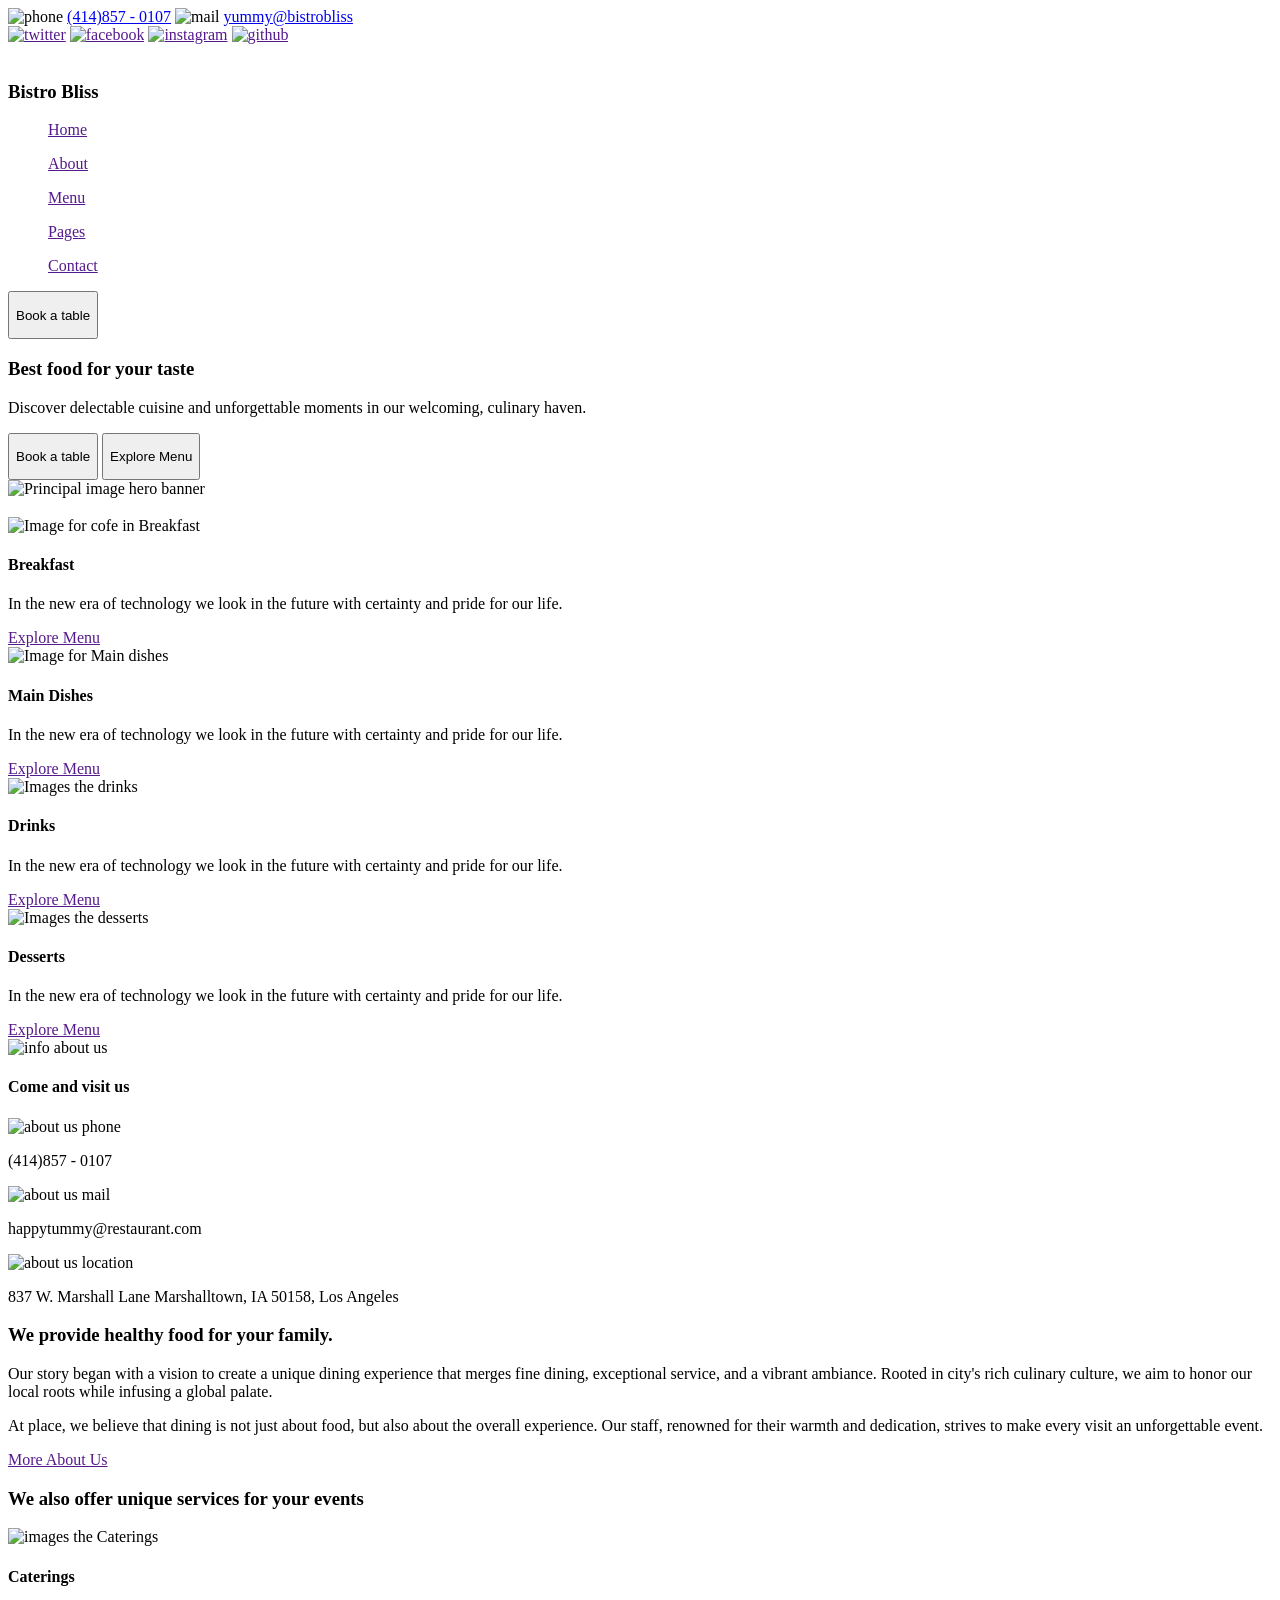
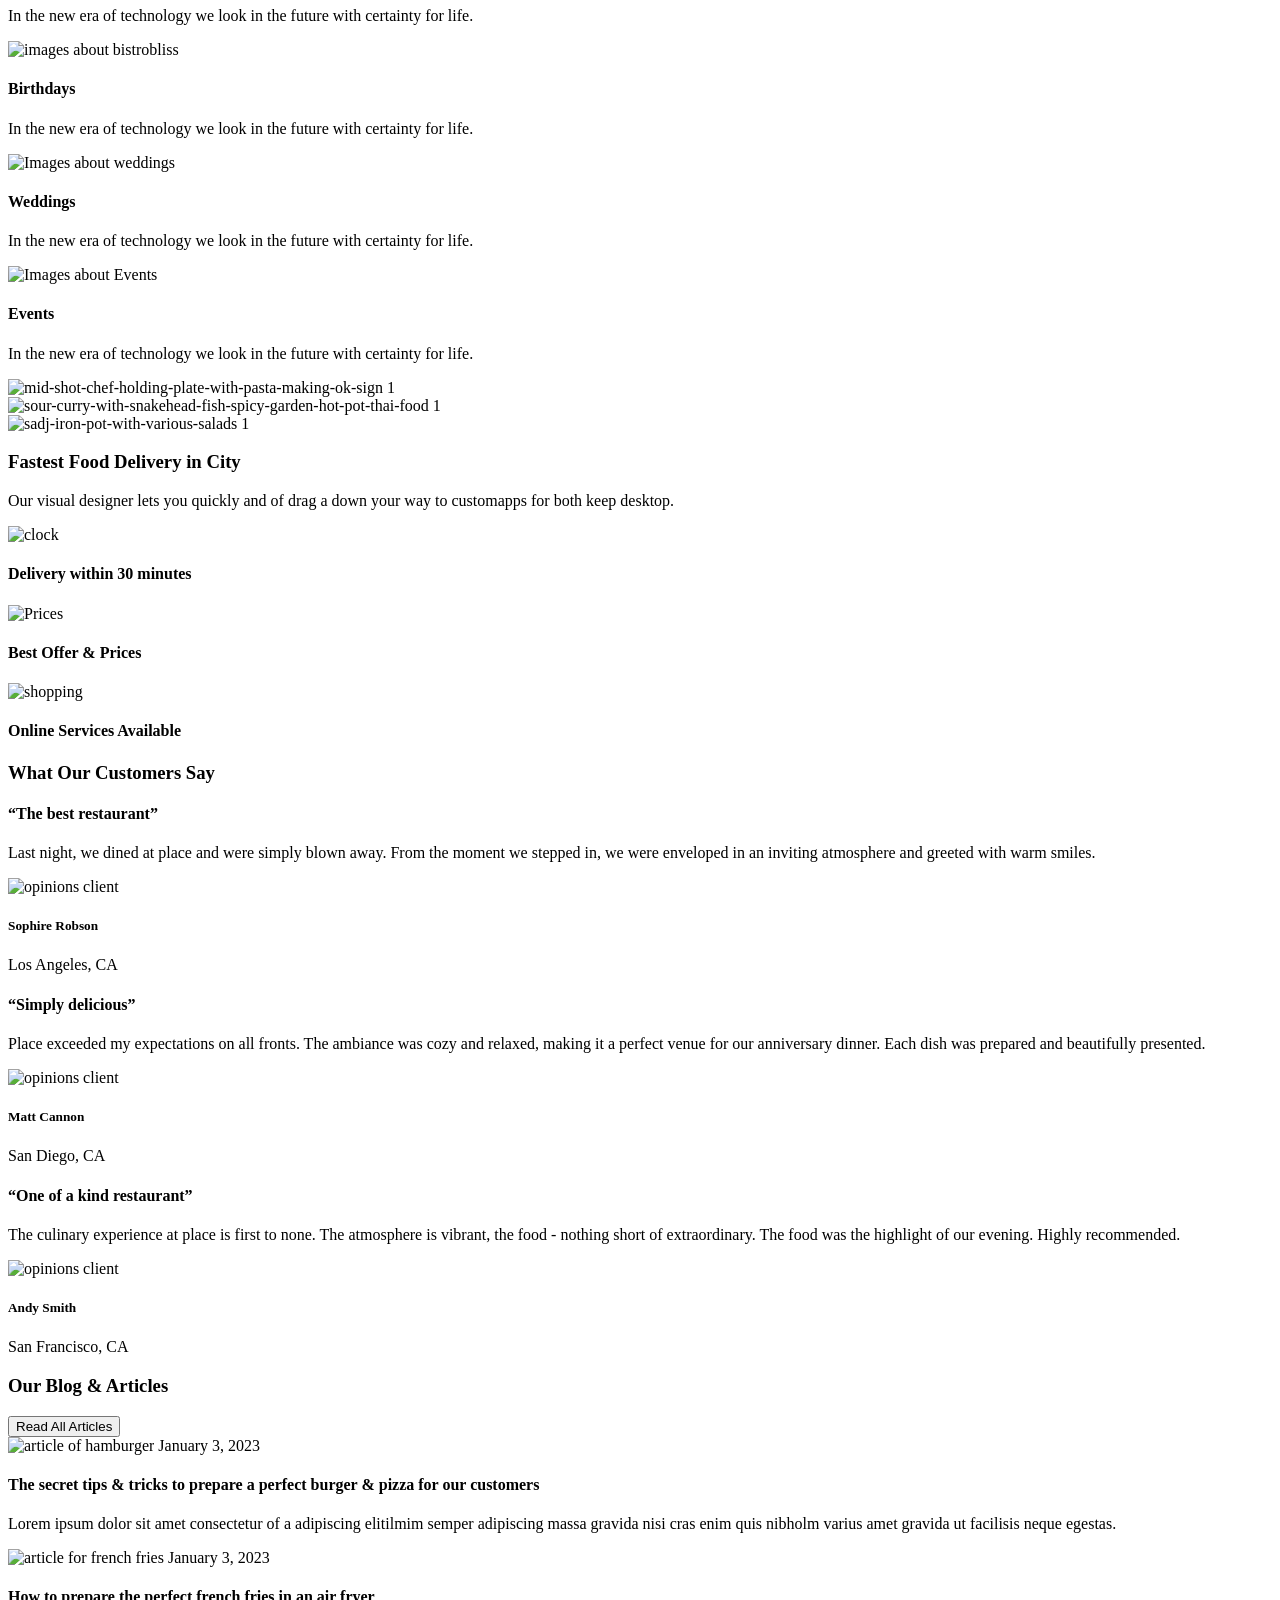
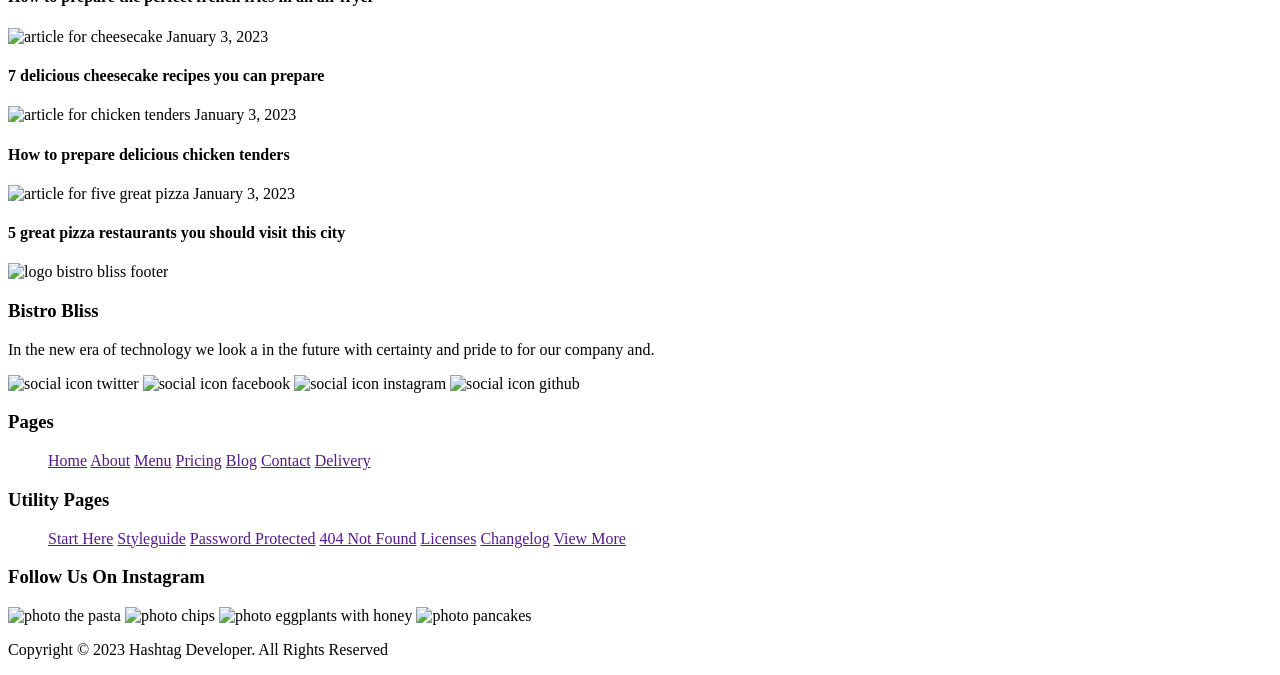
==== index.html @ 837da46d "HTML: Estructura index y Blogdetails" ====
<!DOCTYPE html>
<html lang="en">
<head>
    <meta charset="UTF-8">
    <meta name="viewport" content="width=device-width, initial-scale=1.0">
    <title> Homepage</title>
    <link rel="stylesheet" href="style.css">
    <link rel="stylesheet" href="header.css">
</head>
<body>
    <header class="header">
        <div class="top-bar">
            <div class="top-bar-contacts">
                <nav class="top-bar-contact">
                    <img src="/Homepage-Figma/images/phone.svg" alt="phone" class="top-bar-contact-phone">
                    <a class="top-bar-contact-text" href="tel:414 857- 0107">(414)857 - 0107</a>
                    <img src="/Homepage-Figma/images/mail.svg" alt="mail" class="op-bar-contact-mail">
                    <a class="top-bar-contact-text" href="mailto:yummy@bistrobliss">yummy@bistrobliss</a>
                </nav>
            </div> 
            <div class="top-bar-socials">
                <nav class="top-bar-social">
                    <a href=""><img src="/Homepage-Figma/images/1.svg" alt="twitter" class="top-bar-social-icon"></a>
                    <a href=""><img src="/Homepage-Figma/images/2.svg" alt="facebook" class="top-bar-social-icon"></a>
                    <a href=""><img src="/Homepage-Figma/images/3.svg" alt="instagram" class="top-bar-social-icon"></a>
                    <a href=""><img src="/Homepage-Figma/images/4.svg" alt="github" class="top-bar-social-icon"></a>
                </nav>
            </div>
        </div>
        <div class="top-menu">
            <div class="top-menu-logo">
                <img src="/Homepage-Figma/images/japanese-food.svg" alt="" class="top-menu-logo-img">
                <h3 class="top-menu-logo-title">Bistro Bliss</h3>
            </div>
                <nav class="top-menu-main">
                    <ul class="top-menu-main-home"><a href="">Home</a></ul>
                    <ul class="top-menu-main-about"><a href="">About</a></ul>
                    <ul class="top-menu-main-menu"><a href="">Menu</a></ul>
                    <ul class="top-menu-main-pages"><a href="">Pages</a></ul>
                    <ul class="top-menu-main-contact"><a href="">Contact</a></ul>
                </nav>
        </div>
        <button class="top-button">
            <p class="top-button-text">Book a table</p>
        </button>   
    </header>
    <main class="main">
        <section id="hero-banner" class="hero-banner">
            <div id="hero-banner-text" class="hero-banner-text">
                <h3>Best food for your taste</h3>
                <p>Discover delectable cuisine and unforgettable moments in our welcoming, culinary haven.</p>
            </div>
            <div id="hero-banner-botton" class="hero-banner-botton">
                <button class="hero-banner-botton-1">
                    <p class="hero-banner-botton-1-text">Book a table</p>
                </button>
                <button class="hero-banner-botton-2">
                    <p class="hero-banner-botton-2-text">Explore Menu</p>
                </button>
            </div>
            <div id="hero-banner-img" class="hero-banner-img">
                <img src="/Homepage-Figma/images/hero-original.png" alt="Principal image hero banner" class="hero-banner-img-1">
            </div>
        </section>
        <section id="our-menu" class="our-menu">
            <h3 id="our-menu-title" class="our-menu-title"></h3>
            <div id="our-menu-cards" class="our-menu-cards">
                <article id="our-menu-card" class="our-menu-card">
                    <img class="our-menu-card-img" src="/Homepage-Figma/images/Group.svg" alt="Image for cofe in Breakfast">
                    <h4 class="our-menu-card-title">Breakfast</h4>
                    <p class="our-menu-card-text">In the new era of technology we look in the future with certainty and pride for our life.</p>
                    <a class="our-menu-card-btn" href="">Explore Menu</a>
                </article>
                <article id="our-menu-card" class="our-menu-card">
                    <img class="our-menu-card-img" src="/Homepage-Figma/images/icons.svg" alt="Image for Main dishes">
                    <h4 class="our-menu-card-title">Main Dishes</h4>
                    <p class="our-menu-card-text">In the new era of technology we look in the future with certainty and pride for our life.</p>
                    <a class="our-menu-card-btn" href="">Explore Menu</a>
                </article>
                <article id="our-menu-card" class="our-menu-card">
                    <img class="our-menu-card-img" src="/Homepage-Figma/images/icons (1).svg" alt="Images the drinks">
                    <h4 class="our-menu-card-title">Drinks</h4>
                    <p class="our-menu-card-text">In the new era of technology we look in the future with certainty and pride for our life.</p>
                    <a class="our-menu-card-btn" href="">Explore Menu</a>
                </article>
                <article id="our-menu-card" class="our-menu-card">
                    <img class="our-menu-card-img" src="/Homepage-Figma/images/icons (2).svg" alt="Images the desserts">
                    <h4 class="our-menu-card-title">Desserts</h4>
                    <p class="our-menu-card-text">In the new era of technology we look in the future with certainty and pride for our life.</p>
                    <a class="our-menu-card-btn" href="">Explore Menu</a>
                </article>
            </div>
        </section>
        <section id="about-us" class="about-us">
            <div  id="about-us-info" class="about-us-info">
                <img src="/Homepage-Figma/images/image 111.jpg" alt="info about us " class="about-us-info-img">
                <article class="about-us-info-article">
                    <h4 class="about-us-info-article-title">Come and visit us</h4>
                    <img src="/Homepage-Figma/images/phone.svg" alt="about us phone" class="about-us-info-article-img">
                    <p class="about-us-info-article-text">(414)857 - 0107</p>
                    <img src="/Homepage-Figma/images/mail.svg" alt="about us mail" class="about-us-info-article-img">
                    <p class="about-us-info-article-text">happytummy@restaurant.com</p>
                    <img src="/Homepage-Figma/images/location-marker.svg" alt="about us location" class="about-us-info-article-img">
                    <p class="about-us-info-article-text">837 W. Marshall Lane Marshalltown, IA 50158, Los Angeles</p>
                </article>
            </div>
            <div id="about-us-text" class="about-us-text">
                <h3 id="about-us-text-title" class="about-us-text-title">We provide healthy food for your family.</h3>
                <p class="about-us-text-1">Our story began with a vision to create a unique dining experience that merges fine dining, exceptional service, and a vibrant ambiance. Rooted in city's rich culinary culture, we aim to honor our local roots while infusing a global palate.</p>
                <p class="about-us-text-2">At place, we believe that dining is not just about food, but also about the overall experience. Our staff, renowned for their warmth and dedication, strives to make every visit an unforgettable event.</p>
                <a href="" class="about-us-text-btn">More About Us</a>
            </div>
        </section>
        <section id="services" class="services">
            <h3  id="services-title" class="services-title">We also offer unique services for your events</h3>
            <div id="services-cards" class="services-cards">
                <article class="services-card">
                    <img src="/Homepage-Figma/images/kebab-set-table 1.jpg" alt="images the Caterings" class="services-card-img">
                    <h4 class="services-card-title">Caterings</h4>
                    <p class="services-card-text">In the new era of technology we look in the future with certainty for life.</p>
                </article>
                <article class="services-card">
                    <img src="/Homepage-Figma/images/kebab-set-table 1 (1).jpg" alt="images about bistrobliss" class="services-card-img">
                    <h4 class="services-card-title">Birthdays</h4>
                    <p class="services-card-text">In the new era of technology we look in the future with certainty for life.</p>
                </article>
                <article class="services-card">
                    <img src="/Homepage-Figma/images/kebab-set-table 1 (2).jpg" alt="Images about weddings" class="services-card-img">
                    <h4 class="services-card-title">Weddings</h4>
                    <p class="services-card-text">In the new era of technology we look in the future with certainty for life.</p>
                </article>
                <article class="services-card"></article>
                    <img src="/Homepage-Figma/images/kebab-set-table 1 (3).jpg" alt="Images about Events" class="services-card-img">
                    <h4 class="services-card-title">Events</h4>
                    <p class="services-card-text">In the new era of technology we look in the future with certainty for life.</p>
                </article>
            </div>
        </section>
        <section class="content">
            <div class="content-img">
                <img src="/Homepage-Figma/images/mid-shot-chef-holding-plate-with-pasta-making-ok-sign 1.jpg" alt="mid-shot-chef-holding-plate-with-pasta-making-ok-sign 1" class="content-img-1">
                <article class="content-img-2">
                    <img src="/Homepage-Figma/images/sour-curry-with-snakehead-fish-spicy-garden-hot-pot-thai-food 1.jpg" alt="sour-curry-with-snakehead-fish-spicy-garden-hot-pot-thai-food 1" class="content-img-2-1">
                </article>
                <article class="content-img-2">
                    <img src="/Homepage-Figma/images/sadj-iron-pot-with-various-salads 1.jpg" alt="sadj-iron-pot-with-various-salads 1" class="content-img-2-2">
                </article>
            </div>
            <div class="content-text">
                <h3 class="content-text-title">Fastest Food Delivery in City</h3>
                <p class="content-text-p">Our visual designer lets you quickly and of drag a down your way to customapps for both keep desktop. </p>
                <img src="/Homepage-Figma/images/clock.svg" alt="clock" class="content-text-img">
                <h4 class="content-text-h4">Delivery within 30 minutes</h4>
                <img src="/Homepage-Figma/images/receipt-tax.svg" alt="Prices" class="content-text-img">
                <h4 class="content-text-h4">Best Offer & Prices</h4>
                <img src="/Homepage-Figma/images/shopping-cart.svg" alt="shopping" class="content-text-img">
                <h4 class="content-text-h4">Online Services Available</h4>
            </div>
        </section>
        <section class="opinions">
            <h3 class="opinions-title">What Our Customers Say</h3>
            <div class="opinions-cards">
                <article class="opinions-card">
                    <h4 class="opinions-card-title">“The best restaurant”</h4>
                    <p class="opinions-card-text">Last night, we dined at place and were simply blown away. From the moment we stepped in, we were enveloped in an inviting atmosphere and greeted with warm smiles.</p>
                    <div class="opinions-card-content">
                        <img src="/Homepage-Figma/images/Image.jpg" alt="opinions client" class="opinions-card-content-img">
                        <h5 class="opinions-card-content-title">Sophire Robson</h5>
                        <p class="opinions-card-content-p">Los Angeles, CA</p>
                    </div>
                </article>
                <article class="opinions-card">
                    <h4 class="opinions-card-title">“Simply delicious”</h4>
                    <p class="opinions-card-text">Place exceeded my expectations on all fronts. The ambiance was cozy and relaxed, making it a perfect venue for our anniversary dinner. Each dish was prepared and beautifully presented.</p>
                    <div class="opinions-card-content">
                        <img src="/Homepage-Figma/images/Image (2).jpg" alt="opinions client" class="opinions-card-content-img">
                        <h5 class="opinions-card-content-title">Matt Cannon</h5>
                        <p class="opinions-card-content-p">San Diego, CA</p>
                    </div>
                </article>
                <article class="opinions-card">
                    <h4 class="opinions-card-title">“One of a kind restaurant”</h4>
                    <p class="opinions-card-text">The culinary experience at place is first to none. The atmosphere is vibrant, the food - nothing short of extraordinary. The food was the highlight of our evening. Highly recommended.</p>
                    <div class="opinions-card-content">
                        <img src="/Homepage-Figma/images/Image (2).jpg" alt="opinions client" class="opinions-card-content-img">
                        <h5 class="opinions-card-content-title">Andy Smith</h5>
                        <p class="opinions-card-content-p">San Francisco, CA</p>
                    </div>
                </article>
            </div>
        </section>
        <section class="blog">
            <div class="blog-header">
                <h3 class="blog-header-title">Our Blog & Articles</h3>
                <button class="blog-header-button">Read All Articles</button>
            </div>
            <div class="blog-articles">
                <article class="blog-article">
                    <img src="/Homepage-Figma/images/img.jpg" alt="article of hamburger" class="blog-article-img">
                    <time datetime="03-01-2023" class="blog-article-time">January 3, 2023</time>
                    <h4 class="blog-article-title">The secret tips & tricks to prepare a perfect burger & pizza for our customers</h4>
                    <p class="blog-article-text">Lorem ipsum dolor sit amet consectetur of a adipiscing elitilmim semper adipiscing massa gravida nisi cras enim quis nibholm varius amet gravida ut facilisis neque egestas.</p>
                </article>
                <article class="blog-article">
                    <img src="/Homepage-Figma/images/img (1).jpg" alt="article for french fries" class="blog-article-img">
                    <time datetime="03-01-2023" class="blog-article-time">January 3, 2023</time>
                    <h4 class="blog-article-title">How to prepare the perfect french fries in an air fryer</h4>
                </article lass="blog-article">
                    <img src="/Homepage-Figma/images/img (2).jpg" alt="article for cheesecake" class="blog-article-img">
                    <time datetime="03-01-2023" class="blog-article-time">January 3, 2023</time>
                    <h4 class="blog-article-title">7 delicious cheesecake recipes you can prepare</h4>
                </article>
                </article lass="blog-article">
                    <img src="/Homepage-Figma/images/img (3).jpg" alt="article for chicken tenders" class="blog-article-img">
                    <time datetime="03-01-2023" class="blog-article-time">January 3, 2023</time>
                    <h4 class="blog-article-title">How to prepare delicious chicken tenders</h4>
                </article>
                </article lass="blog-article">
                    <img src="/Homepage-Figma/images/img (4).jpg" alt="article for five great pizza" class="blog-article-img">
                    <time datetime="03-01-2023" class="blog-article-time">January 3, 2023</time>
                    <h4 class="blog-article-title">5 great pizza restaurants you should visit this city</h4>
                </article>
            </div>
        </section>
    </main>
    <footer class="footer">
        <div class="footer-info">
            <div class="footer-info-company">
                <div class="footer-info-company-logo">
                    <img src="/Homepage-Figma/images/japanese-food.svg" alt="logo bistro bliss footer" class="footer-info-company-logo-img">
                    <h3 class="footer-info-company-logo-text">Bistro Bliss</h3>
                </div>
                <div class="footer-info-company-text">
                    <p class="footer-info-company-text-p">In the new era of technology we look a in the future with certainty and pride to for our company and.</p>
                    <img src="/Homepage-Figma/images/1.svg" alt="social icon twitter" class="footer-info-company-text-img">
                    <img src="/Homepage-Figma/images/2.svg" alt="social icon facebook" class="footer-info-company-text-img">
                    <img src="/Homepage-Figma/images/3.svg" alt="social icon instagram" class="footer-info-company-text-img">
                    <img src="/Homepage-Figma/images/4.svg" alt="social icon github" class="footer-info-company-text-img">
                </div>
            </div>
            <div class="footer-info-pages">
                <h3 class="footer-info-pages-title">Pages</h3>
                <nav class="footer-info-pages-nav">
                    <ul class="footer-info-pages-nav-ul">
                        <a href="">Home</a>
                        <a href="">About</a>
                        <a href="">Menu</a>
                        <a href="">Pricing</a>
                        <a href="">Blog</a>
                        <a href="">Contact</a>
                        <a href="">Delivery</a>
                    </ul>
                </nav>
            </div>
            <div class="footer-info-utility">
                <h3 class="footer-info-utility-title">Utility Pages</h3>
                <nav class="footer-info-utility-nav">
                    <ul class="footer-info-utility-nav-ul">
                        <a href="">Start Here</a>
                        <a href="">Styleguide</a>
                        <a href="">Password Protected</a>
                        <a href="">404 Not Found</a>
                        <a href="">Licenses</a>
                        <a href="">Changelog</a>
                        <a href="">View More</a>
                    </ul>
                </nav>
            </div>
            <div class="footer-info-instagram">
                <h3 class="footer-info-instagram-text">Follow Us On Instagram</h3>
                <div class="footer-info-instagram-img">
                    <img src="/Homepage-Figma/images/pexels-steve-3789885 1.jpg" alt="photo the pasta" class="footer-info-instagram-img-1">
                    <img src="/Homepage-Figma/images/eiliv-aceron-d5PbKQJ0Lu8-unsplash 1.jpg" alt="photo chips" class="footer-info-instagram-img-2">
                    <img src="/Homepage-Figma/images/pexels-ella-olsson-1640772 1.jpg" alt="photo eggplants with honey" class="footer-info-instagram-img-3">
                    <img src="/Homepage-Figma/images/pexels-ash-376464 1.jpg" alt="photo pancakes" class="footer-info-instagram-img-4">
                </div>
            </div>   
            <p class="footer-info-text">Copyright © 2023 Hashtag Developer. All Rights Reserved</p> 
        </div>
    </footer>
</body>
</html>
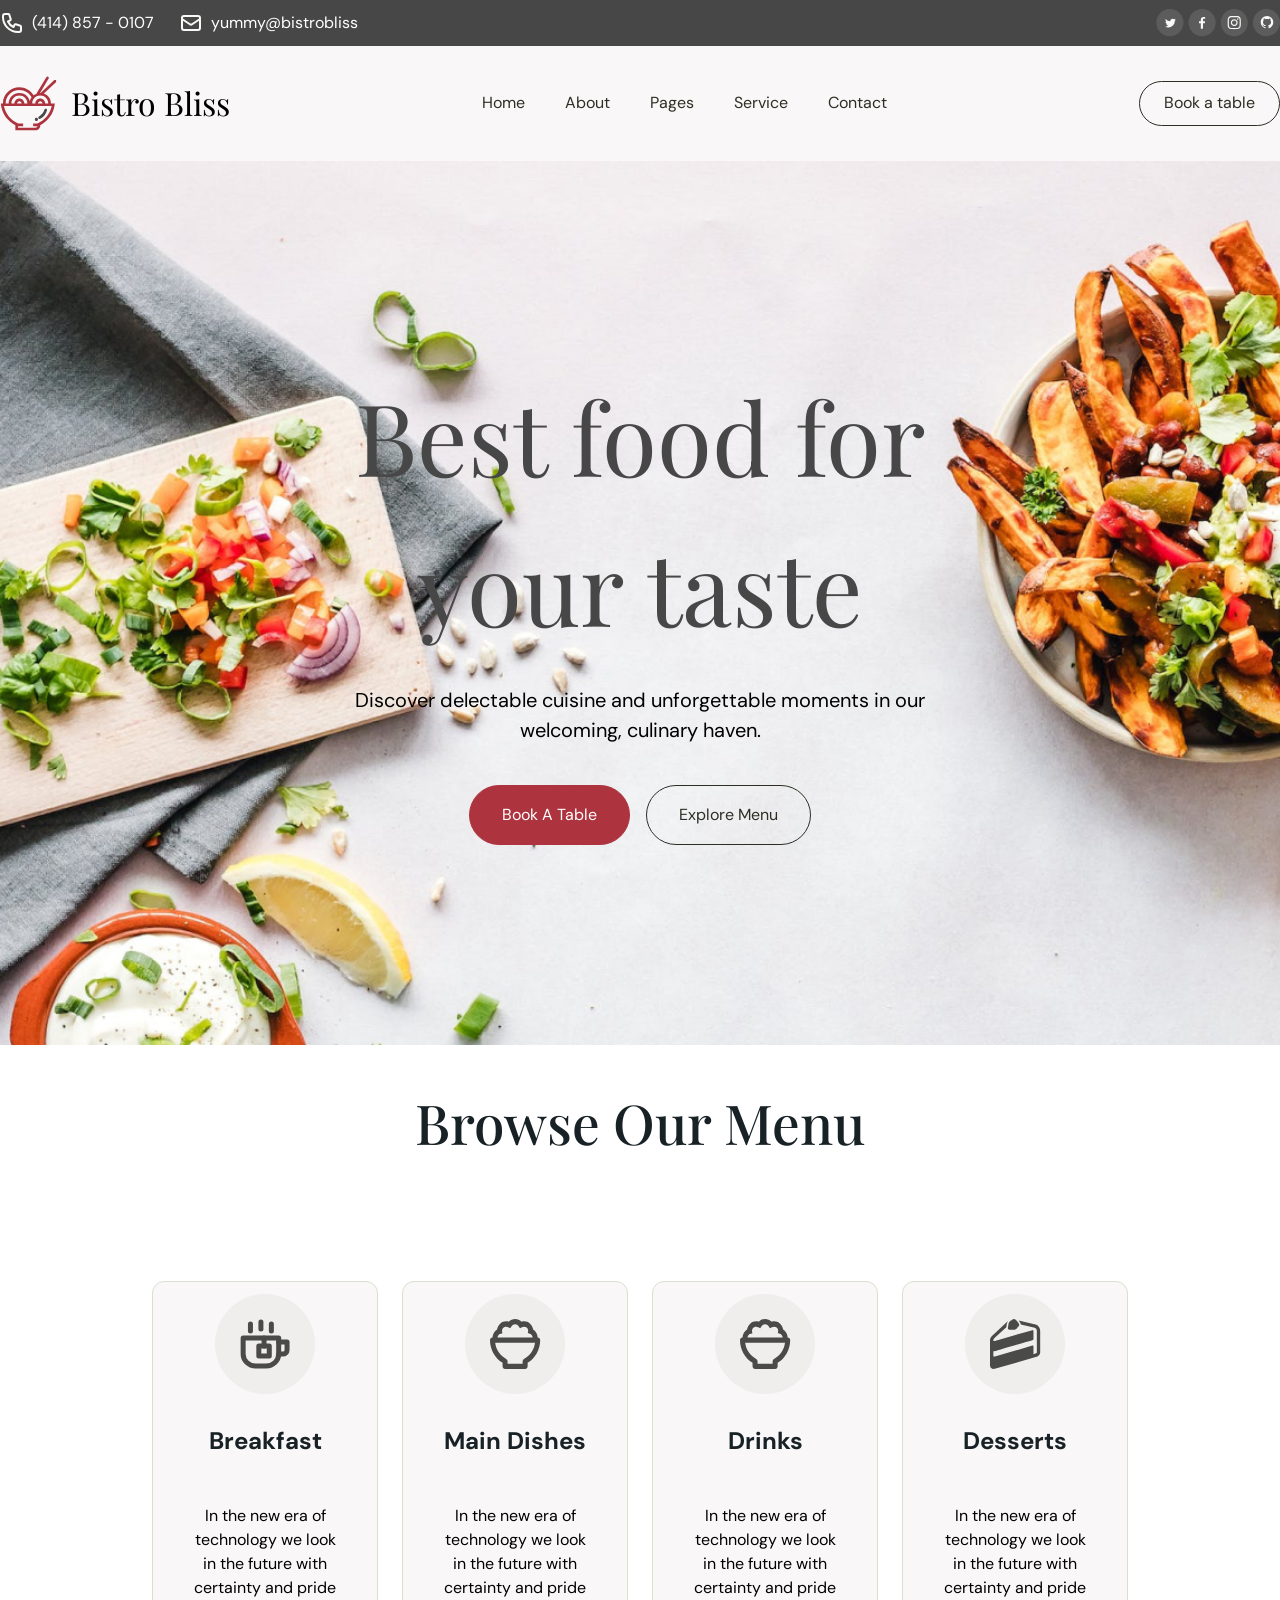
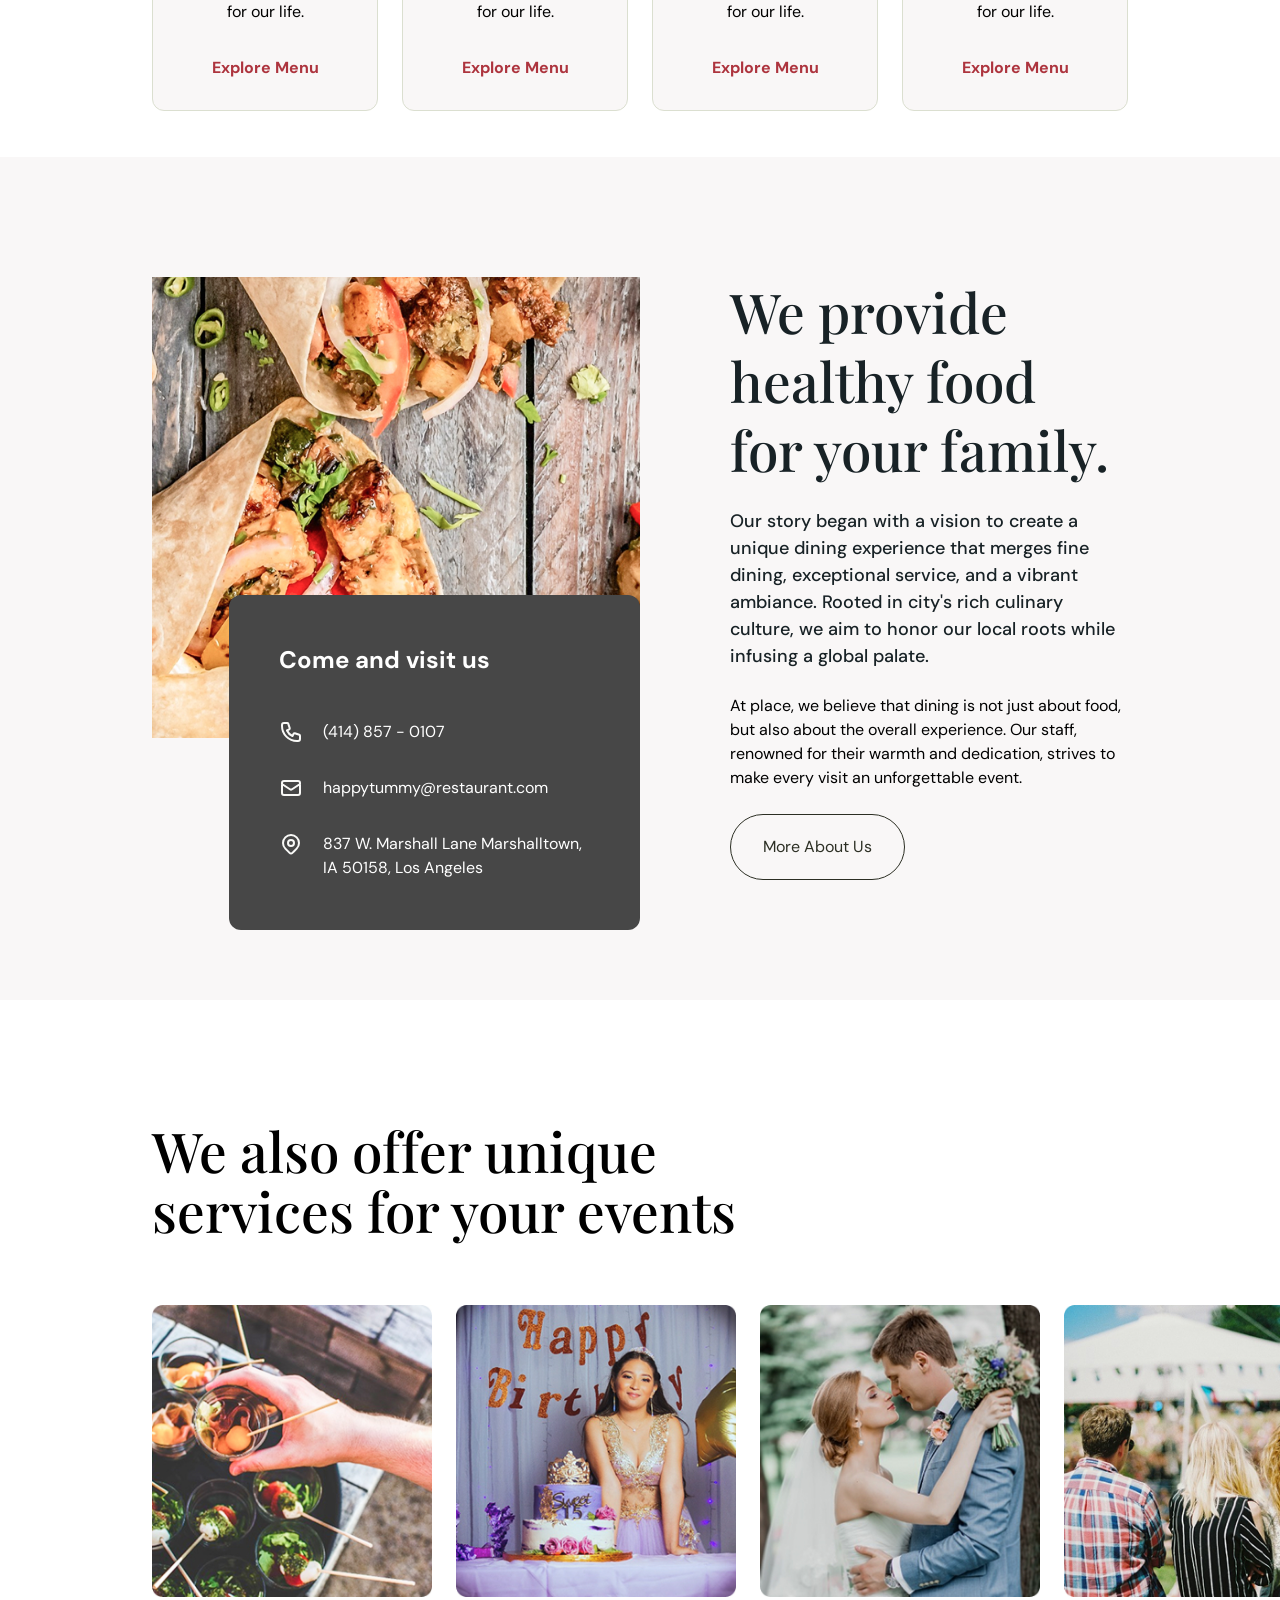
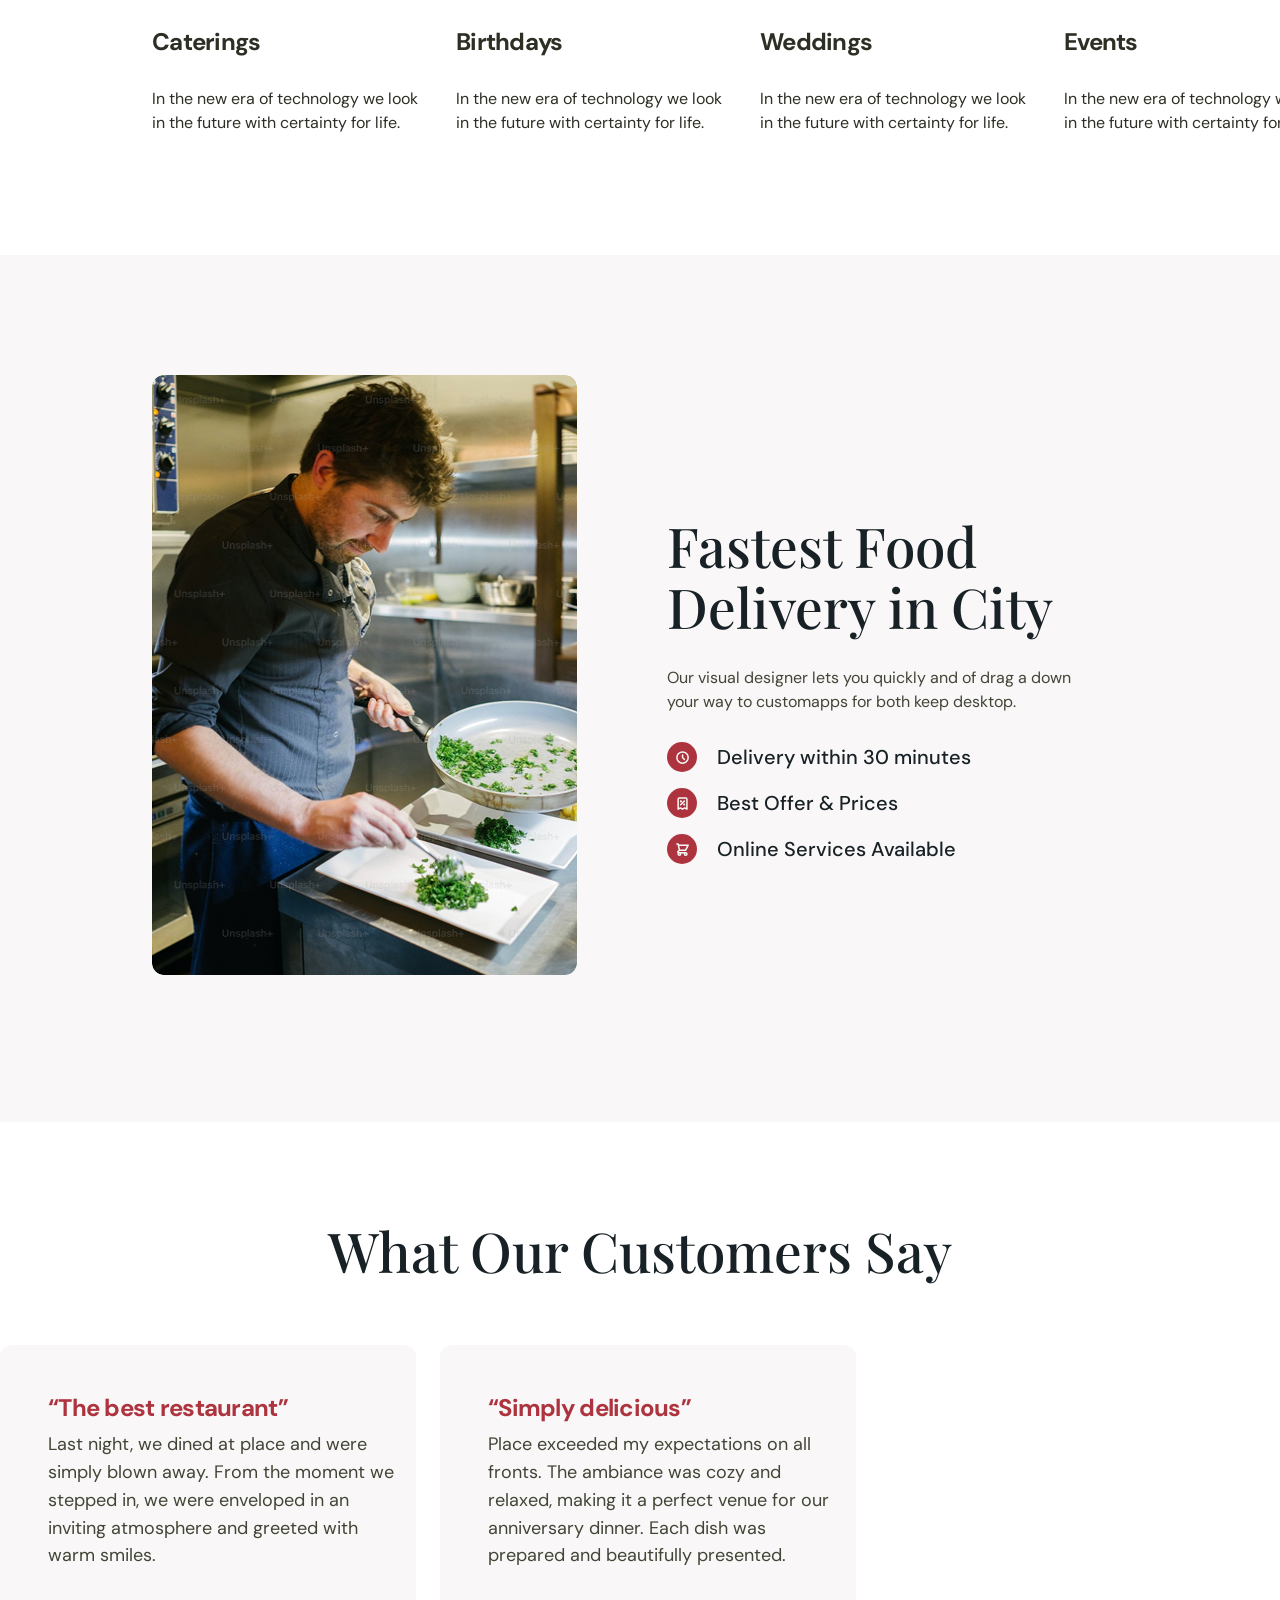
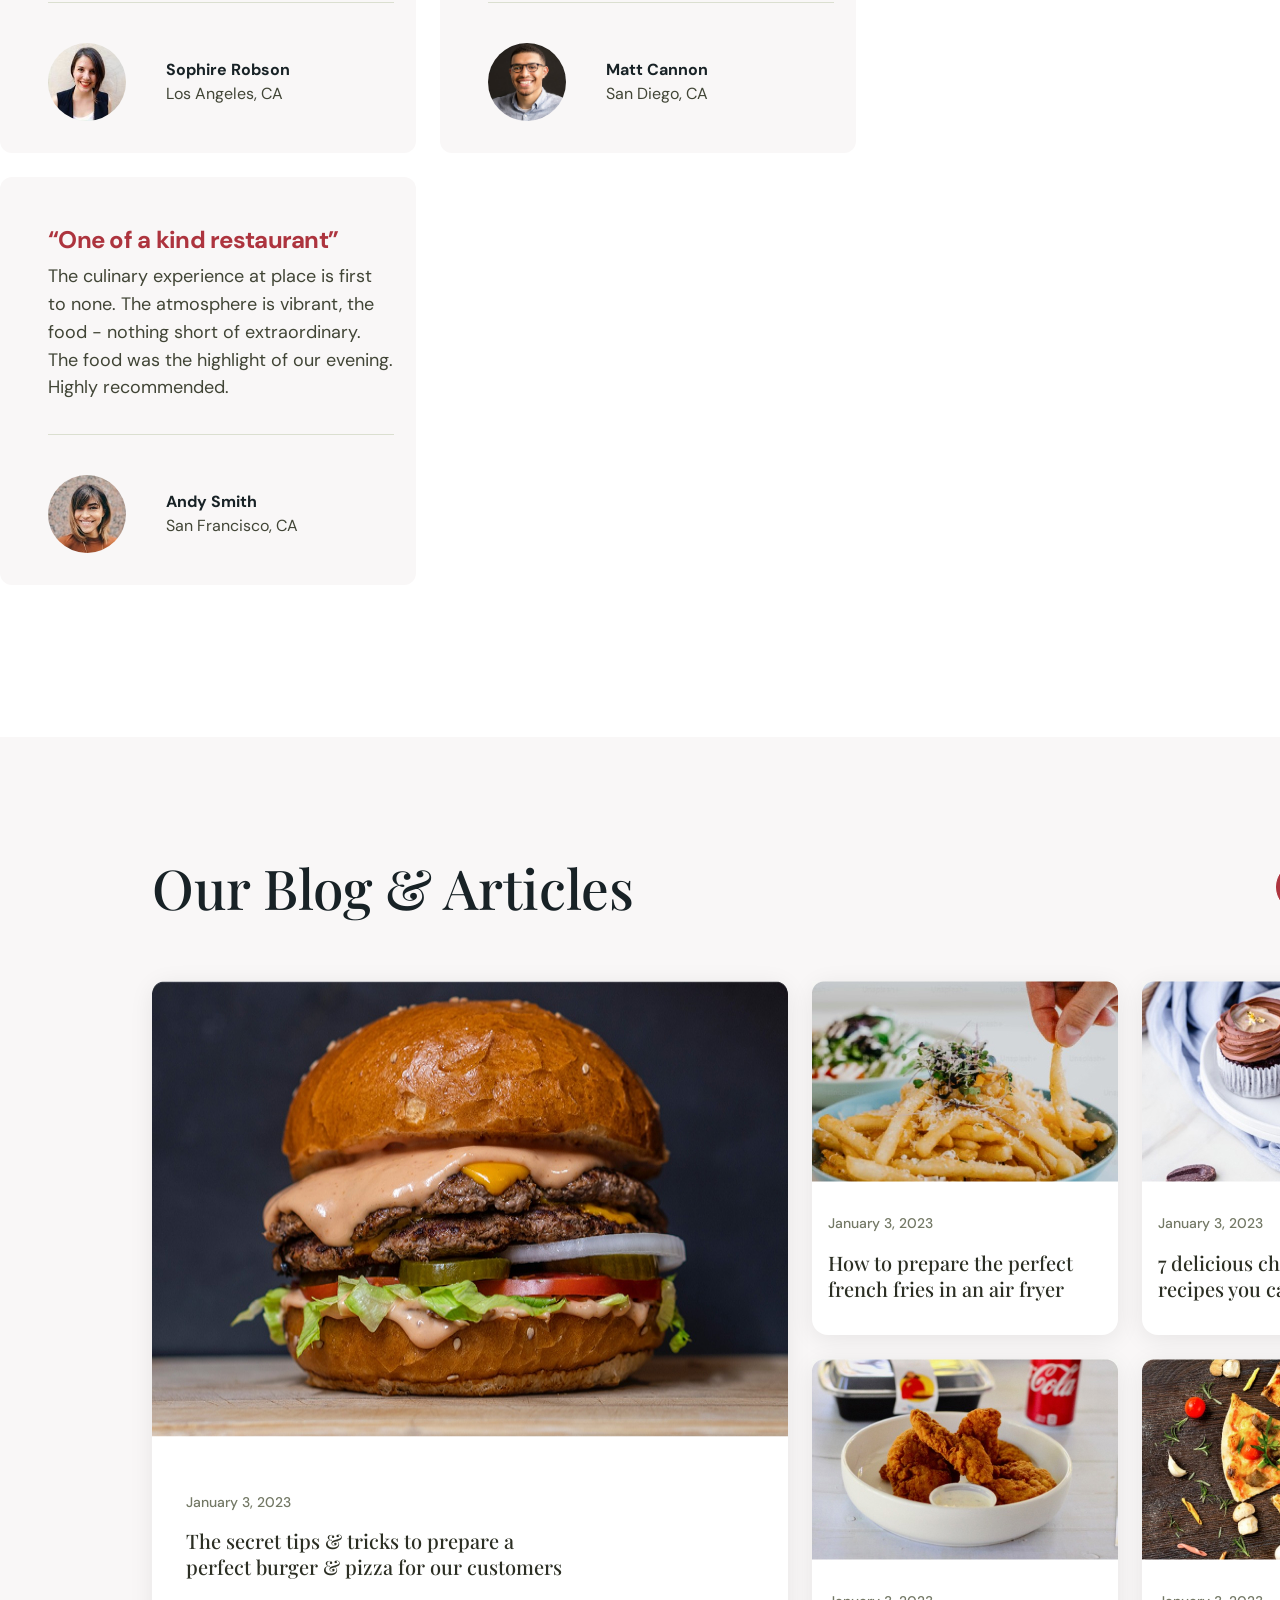
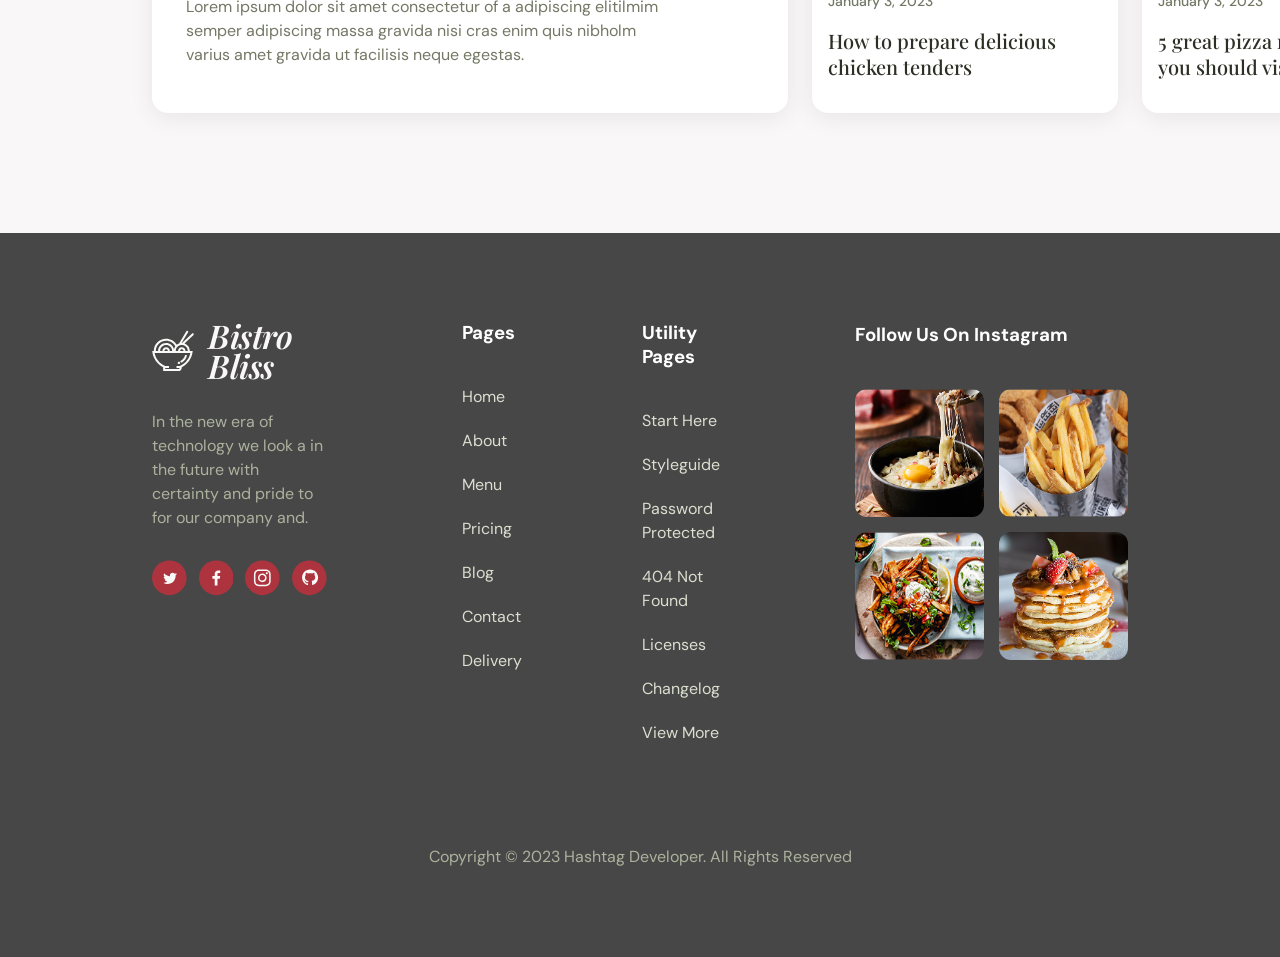
==== commit 4650b0a6: "Actualizamos HTML, Estructuramos CSS y Estilos las paginas" ====
--- a/index.html
+++ b/index.html
@@ -1,282 +1,545 @@
 <!DOCTYPE html>
-<html lang="en">
-<head>
-    <meta charset="UTF-8">
-    <meta name="viewport" content="width=device-width, initial-scale=1.0">
-    <title> Homepage</title>
-    <link rel="stylesheet" href="style.css">
-    <link rel="stylesheet" href="header.css">
-</head>
-<body>
+<html lang="es">
+  <head>
+    <!-- Codificación -->
+    <meta charset="UTF-8" />
+    <meta name="viewport" content="width=device-width, initial-scale=1.0" />
+    <!-- Metadatos -->
+    <meta name="description" content="Maquetacion web con HTML Y CSS"></meta>
+    <title>HomePage</title>
+    <!-- Importamos la hoja de estilos y favicon -->
+    <link rel="stylesheet" href="css/style.css">
+    <link rel="shortcut icon" href="img/japanese-food.ico" type="image/x-icon">
+    <!-- Fuentes google-->
+    <link rel="preconnect" href="https://fonts.googleapis.com">
+    <link rel="preconnect" href="https://fonts.gstatic.com" crossorigin>
+    <link href="https://fonts.googleapis.com/css2?family=DM+Sans:ital,opsz,wght@0,9..40,100..1000;1,9..40,100..1000&family=Playfair+Display:ital,wght@0,400..900;1,400..900&display=swap" rel="stylesheet">
+  </head>
+  <body>
+    
     <header class="header">
-        <div class="top-bar">
-            <div class="top-bar-contacts">
-                <nav class="top-bar-contact">
-                    <img src="/Homepage-Figma/images/phone.svg" alt="phone" class="top-bar-contact-phone">
-                    <a class="top-bar-contact-text" href="tel:414 857- 0107">(414)857 - 0107</a>
-                    <img src="/Homepage-Figma/images/mail.svg" alt="mail" class="op-bar-contact-mail">
-                    <a class="top-bar-contact-text" href="mailto:yummy@bistrobliss">yummy@bistrobliss</a>
-                </nav>
-            </div> 
-            <div class="top-bar-socials">
-                <nav class="top-bar-social">
-                    <a href=""><img src="/Homepage-Figma/images/1.svg" alt="twitter" class="top-bar-social-icon"></a>
-                    <a href=""><img src="/Homepage-Figma/images/2.svg" alt="facebook" class="top-bar-social-icon"></a>
-                    <a href=""><img src="/Homepage-Figma/images/3.svg" alt="instagram" class="top-bar-social-icon"></a>
-                    <a href=""><img src="/Homepage-Figma/images/4.svg" alt="github" class="top-bar-social-icon"></a>
-                </nav>
-            </div>
-        </div>
-        <div class="top-menu">
-            <div class="top-menu-logo">
-                <img src="/Homepage-Figma/images/japanese-food.svg" alt="" class="top-menu-logo-img">
-                <h3 class="top-menu-logo-title">Bistro Bliss</h3>
-            </div>
-                <nav class="top-menu-main">
-                    <ul class="top-menu-main-home"><a href="">Home</a></ul>
-                    <ul class="top-menu-main-about"><a href="">About</a></ul>
-                    <ul class="top-menu-main-menu"><a href="">Menu</a></ul>
-                    <ul class="top-menu-main-pages"><a href="">Pages</a></ul>
-                    <ul class="top-menu-main-contact"><a href="">Contact</a></ul>
-                </nav>
-        </div>
-        <button class="top-button">
-            <p class="top-button-text">Book a table</p>
-        </button>   
+      <div class="bg-dark-grey">
+        <nav class="top-bar container">
+          <div class="top-bar-contact">
+            <a href="tel:4148570107"><img src="img/phone.svg" alt="Icono del telefono" type="image/svg+xml"/>(414) 857 - 0107</a>
+            <a href="mailto:yummy@bistrobliss"><img src="img/mail.svg" alt="Icono del email" type="image/svg+xml"/>yummy@bistrobliss</a>
+          </div>
+          <nav class="top-bar-social">
+            <ul class="top-bar-social-menu">
+              <li>
+                <a href="https://twitter.com/">
+                  <img src="img/twitter.svg" alt="">
+                </a>
+              </li>
+              <li>
+                <a href="https://www.facebook.com/">
+                  <img src="img/facebook.svg" alt="">
+                </a>
+              </li>
+              <li>
+                <a href="https://www.instagram.com/">
+                  <img src="img/instagram.svg" alt="">
+                </a>
+              </li>
+              <li>
+                <a href="https://github.com">
+                  <img src="img/github.svg" alt="">
+                </a>
+              </li>
+            </ul>
+          </nav>
+        </nav>
+      </div>
+      <div class="main-menu container">
+        <div class="logo">
+          <img
+            src="img/japanese-food.svg"
+            alt="Logo del restaurante Bistro Bliss"
+            class="logo"
+          />
+          <h1>Bistro Bliss</h1>
+        </div>
+        <nav class="menu">
+          <ul class="menu-list">
+            <li>
+              <a href="#">Home</a>
+            </li>
+            <li>
+              <a href="#">About</a>
+            </li>
+            <li>
+              <a href="#">Pages</a>
+            </li>
+            <li>
+              <a href="#">Service</a>
+            </li>
+            <li>
+              <a href="#">Contact</a>
+            </li>
+          </ul>
+        </nav>
+        <button class="button">Book a table</button>
+      </div>
     </header>
+
     <main class="main">
-        <section id="hero-banner" class="hero-banner">
-            <div id="hero-banner-text" class="hero-banner-text">
-                <h3>Best food for your taste</h3>
-                <p>Discover delectable cuisine and unforgettable moments in our welcoming, culinary haven.</p>
-            </div>
-            <div id="hero-banner-botton" class="hero-banner-botton">
-                <button class="hero-banner-botton-1">
-                    <p class="hero-banner-botton-1-text">Book a table</p>
-                </button>
-                <button class="hero-banner-botton-2">
-                    <p class="hero-banner-botton-2-text">Explore Menu</p>
-                </button>
-            </div>
-            <div id="hero-banner-img" class="hero-banner-img">
-                <img src="/Homepage-Figma/images/hero-original.png" alt="Principal image hero banner" class="hero-banner-img-1">
-            </div>
+      <section class="hero-banner container">
+        <div class="hero-banner-content">
+          <h2 class="hero-banner-title">Best food for your taste</h2>
+          <p class="hero-banner-description">
+            Discover delectable cuisine and unforgettable moments in our
+            welcoming, culinary haven.
+          </p>
+          <div class="hero-banner-buttons">
+            <button class="button button-xl button-red">Book A Table</button>
+            <button class="button button-xl">Explore Menu</button>
+          </div>
+        </div>
+      </section>
+      <div class="bg-white">
+        <section class="our-menu container">
+          <h2 class="our-menu-title">Browse Our Menu</h2>
+          <div class="our-menu-cards">
+            <article class="our-menu-card">
+              <div class="our-menu-card-img-content">
+                <img
+                  class="our-menu-card-img"
+                  src="img/Breakfast.svg"
+                  alt="Icono del desayuno"
+                  type="image/svg+xml"
+                />
+              </div>
+              <h3 class="our-menu-card-title">Breakfast</h3>
+              <p class="our-menu-card-desc">
+                In the new era of technology we look in the future with certainty
+                and pride for our life.
+              </p>
+              <a href="#" class="our-menu-card-link">Explore Menu</a>
+            </article>
+            <article class="our-menu-card">
+              <div class="our-menu-card-img-content">
+                <img
+                  class="our-menu-card-img"
+                  src="img/main-dishes.svg"
+                  alt="Icono de platos principales"
+                  type="image/svg+xml"
+                />
+              </div>
+              <h3 class="our-menu-card-title">Main Dishes</h3>
+              <p class="our-menu-card-desc">
+                In the new era of technology we look in the future with certainty
+                and pride for our life.
+              </p>
+              <a href="#" class="our-menu-card-link">Explore Menu</a>
+            </article>
+            <article class="our-menu-card">
+              <div class="our-menu-card-img-content">
+                <img
+                  class="our-menu-card-img"
+                  src="img/drinks.svg"
+                  alt="Icono de bebidas"
+                  type="image/svg+xml"
+                />
+              </div>
+              <h3 class="our-menu-card-title">Drinks</h3>
+              <p class="our-menu-card-desc">
+                In the new era of technology we look in the future with certainty
+                and pride for our life.
+              </p>
+              <a href="#" class="our-menu-card-link">Explore Menu</a>
+            </article>
+            <article class="our-menu-card">
+              <div class="our-menu-card-img-content">
+                <img
+                  class="our-menu-card-img"
+                  src="img/desserts.svg"
+                  alt="Icono de postres"
+                  type="image/svg+xml"
+                />
+              </div>
+              <h3 class="our-menu-card-title">Desserts</h3>
+              <p class="our-menu-card-desc">
+                In the new era of technology we look in the future with certainty
+                and pride for our life.
+              </p>
+              <a href="#" class="our-menu-card-link">Explore Menu</a>
+            </article>
+          </div>
         </section>
-        <section id="our-menu" class="our-menu">
-            <h3 id="our-menu-title" class="our-menu-title"></h3>
-            <div id="our-menu-cards" class="our-menu-cards">
-                <article id="our-menu-card" class="our-menu-card">
-                    <img class="our-menu-card-img" src="/Homepage-Figma/images/Group.svg" alt="Image for cofe in Breakfast">
-                    <h4 class="our-menu-card-title">Breakfast</h4>
-                    <p class="our-menu-card-text">In the new era of technology we look in the future with certainty and pride for our life.</p>
-                    <a class="our-menu-card-btn" href="">Explore Menu</a>
-                </article>
-                <article id="our-menu-card" class="our-menu-card">
-                    <img class="our-menu-card-img" src="/Homepage-Figma/images/icons.svg" alt="Image for Main dishes">
-                    <h4 class="our-menu-card-title">Main Dishes</h4>
-                    <p class="our-menu-card-text">In the new era of technology we look in the future with certainty and pride for our life.</p>
-                    <a class="our-menu-card-btn" href="">Explore Menu</a>
-                </article>
-                <article id="our-menu-card" class="our-menu-card">
-                    <img class="our-menu-card-img" src="/Homepage-Figma/images/icons (1).svg" alt="Images the drinks">
-                    <h4 class="our-menu-card-title">Drinks</h4>
-                    <p class="our-menu-card-text">In the new era of technology we look in the future with certainty and pride for our life.</p>
-                    <a class="our-menu-card-btn" href="">Explore Menu</a>
-                </article>
-                <article id="our-menu-card" class="our-menu-card">
-                    <img class="our-menu-card-img" src="/Homepage-Figma/images/icons (2).svg" alt="Images the desserts">
-                    <h4 class="our-menu-card-title">Desserts</h4>
-                    <p class="our-menu-card-text">In the new era of technology we look in the future with certainty and pride for our life.</p>
-                    <a class="our-menu-card-btn" href="">Explore Menu</a>
-                </article>
-            </div>
+      </div>
+      <section class="about-us container">
+        <div class="about-us-info">
+          <img
+            class="about-us-img"
+            src="img/image-about-us-info.jpg"
+            alt="Imagen de la información acerca de nosotros"
+            type="image/jpeg"
+          />
+          <article class="about-us-info-box">
+            <p class="about-us-info-box-title">Come and visit us</p>
+            <p class="about-us-info-box-phone">(414) 857 - 0107</p>
+            <p class="about-us-info-box-mail">happytummy@restaurant.com</p>
+            <p class="about-us-info-box-address">837 W. Marshall Lane Marshalltown, IA 50158, Los Angeles</p>
+          </article>
+        </div>
+        <div class="about-us-text">
+          <h2 class="about-us-title">
+            We provide healthy food for your family.
+          </h2>
+          <p class="about-us-desc-main">
+            Our story began with a vision to create a unique dining experience
+            that merges fine dining, exceptional service, and a vibrant
+            ambiance. Rooted in city's rich culinary culture, we aim to honor
+            our local roots while infusing a global palate.
+          </p>
+          <p class="about-us-desc">
+            At place, we believe that dining is not just about food, but also
+            about the overall experience. Our staff, renowned for their warmth
+            and dedication, strives to make every visit an unforgettable event.
+          </p>
+          <a class="button button-xl about-us-link" href="">More About Us</a>
+        </div>
+      </section>
+      <div class="bg-white">
+        <section class="services container">
+          <h2 class="services-title">
+            We also offer unique services for your events
+          </h2>
+          <div class="services-cards">
+            <article class="services-card">
+              <img
+                class="services-card-img"
+                src="img/caterings.jpg"
+                alt="Imagen de la card de catering"
+                type="image/jpeg"
+              />
+              <h3 class="services-card-title">Caterings</h3>
+              <p class="services-card-desc">
+                In the new era of technology we look in the future with certainty
+                for life.
+              </p>
+            </article>
+            <article class="services-card">
+              <img
+                class="services-card-img"
+                src="img/birthdays.jpg"
+                alt="Imagen de la card de cumpleaños"
+                type="image/jpeg"
+              />
+              <h3 class="services-card-title">Birthdays</h3>
+              <p class="services-card-desc">
+                In the new era of technology we look in the future with certainty
+                for life.
+              </p>
+            </article>
+            <article class="services-card">
+              <img
+                class="services-card-img"
+                src="img/weddings.jpg"
+                alt="Imagen de la card de bodas"
+                type="image/jpeg"
+              />
+              <h3 class="services-card-title">Weddings</h3>
+              <p class="services-card-desc">
+                In the new era of technology we look in the future with certainty
+                for life.
+              </p>
+            </article>
+            <article class="services-card">
+              <img
+                class="services-card-img"
+                src="img/events.jpg"
+                alt="Imagen de la card de eventos"
+                type="image/jpeg"
+              />
+              <h3 class="services-card-title">Events</h3>
+              <p class="services-card-desc">
+                In the new era of technology we look in the future with certainty
+                for life.
+              </p>
+            </article>
+          </div>
         </section>
-        <section id="about-us" class="about-us">
-            <div  id="about-us-info" class="about-us-info">
-                <img src="/Homepage-Figma/images/image 111.jpg" alt="info about us " class="about-us-info-img">
-                <article class="about-us-info-article">
-                    <h4 class="about-us-info-article-title">Come and visit us</h4>
-                    <img src="/Homepage-Figma/images/phone.svg" alt="about us phone" class="about-us-info-article-img">
-                    <p class="about-us-info-article-text">(414)857 - 0107</p>
-                    <img src="/Homepage-Figma/images/mail.svg" alt="about us mail" class="about-us-info-article-img">
-                    <p class="about-us-info-article-text">happytummy@restaurant.com</p>
-                    <img src="/Homepage-Figma/images/location-marker.svg" alt="about us location" class="about-us-info-article-img">
-                    <p class="about-us-info-article-text">837 W. Marshall Lane Marshalltown, IA 50158, Los Angeles</p>
-                </article>
-            </div>
-            <div id="about-us-text" class="about-us-text">
-                <h3 id="about-us-text-title" class="about-us-text-title">We provide healthy food for your family.</h3>
-                <p class="about-us-text-1">Our story began with a vision to create a unique dining experience that merges fine dining, exceptional service, and a vibrant ambiance. Rooted in city's rich culinary culture, we aim to honor our local roots while infusing a global palate.</p>
-                <p class="about-us-text-2">At place, we believe that dining is not just about food, but also about the overall experience. Our staff, renowned for their warmth and dedication, strives to make every visit an unforgettable event.</p>
-                <a href="" class="about-us-text-btn">More About Us</a>
-            </div>
+      </div>
+      <section class="food-delivery container">
+        <div class="food-delivery-images">
+          <img
+              class="food-delivery-image-one"
+              src="img/delivery-one.jpg"
+              alt="Imagen de un chef cocinando unos platos"
+              type="image/jpeg"
+            />
+          <div class="food-delivery-secondary-images">
+            <img
+              class="food-delivery-image-two"
+              src="img/delivery-two.jpg"
+              alt="Imagen de una sarten con una comida cocinada dentro"
+              type="image/jpeg"
+            />
+            <img
+              class="food-delivery-image-three"
+              src="img/delivery-three.jpg"
+              alt="Imagen de varias brochetas de carne cocinadas"
+              type="image/jpeg"
+            />
+          </div>
+          </div>
+        </div>
+        <div class="food-delivery-text">
+          <h2 class="food-delivery-title">Fastest Food Delivery in City</h2>
+          <p class="food-delivery-desc">
+            Our visual designer lets you quickly and of drag a down your way to
+            customapps for both keep desktop.
+          </p>
+          <!-- Siguientes tres parrafos llevan icono delante [clock, receipt-tax y shopping cart] -->
+          <ul class="food-delivery-list">
+            <li class="food-delivery-list-li li-one">Delivery within 30 minutes</li>
+            <li class="food-delivery-list-li li-two">Best Offer & Prices</li>
+            <li class="food-delivery-list-li li-three">Online Services Available</li>
+          </ul>
+        </div>
+      </section>
+      <div class="bg-white">
+        <section class="opinions container">
+          <h2 class="opinions-title">What Our Customers Say</h2>
+          <div class="opinions-cards">
+            <article class="opinions-card">
+              <h3 class="opinions-card-title">“The best restaurant”</h3>
+              <p class="opinions-card-desc">
+                Last night, we dined at place and were simply blown away. From the
+                moment we stepped in, we were enveloped in an inviting atmosphere
+                and greeted with warm smiles.
+              </p>
+              <div class="opinions-card-author">
+                <img class="opinions-card-author-img"
+                  src="img/sophire-robson.jpg"
+                  alt="Imagen de perfil de Sophire Robson"
+                  type="image/jpeg"
+                />
+                <div class="opinions-card-author-text">
+                  <p class="opinions-card-author-name">
+                    Sophire Robson
+                  </p>
+                  <p class="opinions-card-author-city">Los Angeles, CA</p>
+                </div>
+              </div>
+            </article>
+            <article class="opinions-card">
+              <h3 class="opinions-card-title">“Simply delicious”</h3>
+              <p class="opinions-card-desc">
+                Place exceeded my expectations on all fronts. The ambiance was
+                cozy and relaxed, making it a perfect venue for our anniversary
+                dinner. Each dish was prepared and beautifully presented.
+              </p>
+              <div class="opinions-card-author">
+                <img class="opinions-card-author-img"
+                  src="img/matt-cannon.jpg"
+                  alt="Imagen de perfil de Matt Cannon"
+                  type="image/jpeg"
+                />
+                <div class="opinions-card-author-text">
+                  <p class="opinions-card-author-name">Matt Cannon</p>
+                  <p class="opinions-card-author-city">San Diego, CA</p>
+                </div>
+              </div>
+            </article>
+            <article class="opinions-card">
+              <h3 class="opinions-card-title">“One of a kind restaurant”</h3>
+              <p class="opinions-card-desc">
+                The culinary experience at place is first to none. The atmosphere
+                is vibrant, the food - nothing short of extraordinary. The food
+                was the highlight of our evening. Highly recommended.
+              </p>
+              <div class="opinions-card-author">
+                <img class="opinions-card-author-img"
+                  src="img/andy-smith.jpg"
+                  alt="Imagen de perfil de Andy Smith"
+                  type="image/jpeg"
+                />
+                <div class="opinions-card-author-text">
+                  <p class="opinions-card-author-name">Andy Smith</p>
+                  <p class="opinions-card-author-city">San Francisco, CA</p>
+                </div>
+              </div>
+            </article>
+          </div>
         </section>
-        <section id="services" class="services">
-            <h3  id="services-title" class="services-title">We also offer unique services for your events</h3>
-            <div id="services-cards" class="services-cards">
-                <article class="services-card">
-                    <img src="/Homepage-Figma/images/kebab-set-table 1.jpg" alt="images the Caterings" class="services-card-img">
-                    <h4 class="services-card-title">Caterings</h4>
-                    <p class="services-card-text">In the new era of technology we look in the future with certainty for life.</p>
-                </article>
-                <article class="services-card">
-                    <img src="/Homepage-Figma/images/kebab-set-table 1 (1).jpg" alt="images about bistrobliss" class="services-card-img">
-                    <h4 class="services-card-title">Birthdays</h4>
-                    <p class="services-card-text">In the new era of technology we look in the future with certainty for life.</p>
-                </article>
-                <article class="services-card">
-                    <img src="/Homepage-Figma/images/kebab-set-table 1 (2).jpg" alt="Images about weddings" class="services-card-img">
-                    <h4 class="services-card-title">Weddings</h4>
-                    <p class="services-card-text">In the new era of technology we look in the future with certainty for life.</p>
-                </article>
-                <article class="services-card"></article>
-                    <img src="/Homepage-Figma/images/kebab-set-table 1 (3).jpg" alt="Images about Events" class="services-card-img">
-                    <h4 class="services-card-title">Events</h4>
-                    <p class="services-card-text">In the new era of technology we look in the future with certainty for life.</p>
-                </article>
-            </div>
-        </section>
-        <section class="content">
-            <div class="content-img">
-                <img src="/Homepage-Figma/images/mid-shot-chef-holding-plate-with-pasta-making-ok-sign 1.jpg" alt="mid-shot-chef-holding-plate-with-pasta-making-ok-sign 1" class="content-img-1">
-                <article class="content-img-2">
-                    <img src="/Homepage-Figma/images/sour-curry-with-snakehead-fish-spicy-garden-hot-pot-thai-food 1.jpg" alt="sour-curry-with-snakehead-fish-spicy-garden-hot-pot-thai-food 1" class="content-img-2-1">
-                </article>
-                <article class="content-img-2">
-                    <img src="/Homepage-Figma/images/sadj-iron-pot-with-various-salads 1.jpg" alt="sadj-iron-pot-with-various-salads 1" class="content-img-2-2">
-                </article>
-            </div>
-            <div class="content-text">
-                <h3 class="content-text-title">Fastest Food Delivery in City</h3>
-                <p class="content-text-p">Our visual designer lets you quickly and of drag a down your way to customapps for both keep desktop. </p>
-                <img src="/Homepage-Figma/images/clock.svg" alt="clock" class="content-text-img">
-                <h4 class="content-text-h4">Delivery within 30 minutes</h4>
-                <img src="/Homepage-Figma/images/receipt-tax.svg" alt="Prices" class="content-text-img">
-                <h4 class="content-text-h4">Best Offer & Prices</h4>
-                <img src="/Homepage-Figma/images/shopping-cart.svg" alt="shopping" class="content-text-img">
-                <h4 class="content-text-h4">Online Services Available</h4>
-            </div>
-        </section>
-        <section class="opinions">
-            <h3 class="opinions-title">What Our Customers Say</h3>
-            <div class="opinions-cards">
-                <article class="opinions-card">
-                    <h4 class="opinions-card-title">“The best restaurant”</h4>
-                    <p class="opinions-card-text">Last night, we dined at place and were simply blown away. From the moment we stepped in, we were enveloped in an inviting atmosphere and greeted with warm smiles.</p>
-                    <div class="opinions-card-content">
-                        <img src="/Homepage-Figma/images/Image.jpg" alt="opinions client" class="opinions-card-content-img">
-                        <h5 class="opinions-card-content-title">Sophire Robson</h5>
-                        <p class="opinions-card-content-p">Los Angeles, CA</p>
-                    </div>
-                </article>
-                <article class="opinions-card">
-                    <h4 class="opinions-card-title">“Simply delicious”</h4>
-                    <p class="opinions-card-text">Place exceeded my expectations on all fronts. The ambiance was cozy and relaxed, making it a perfect venue for our anniversary dinner. Each dish was prepared and beautifully presented.</p>
-                    <div class="opinions-card-content">
-                        <img src="/Homepage-Figma/images/Image (2).jpg" alt="opinions client" class="opinions-card-content-img">
-                        <h5 class="opinions-card-content-title">Matt Cannon</h5>
-                        <p class="opinions-card-content-p">San Diego, CA</p>
-                    </div>
-                </article>
-                <article class="opinions-card">
-                    <h4 class="opinions-card-title">“One of a kind restaurant”</h4>
-                    <p class="opinions-card-text">The culinary experience at place is first to none. The atmosphere is vibrant, the food - nothing short of extraordinary. The food was the highlight of our evening. Highly recommended.</p>
-                    <div class="opinions-card-content">
-                        <img src="/Homepage-Figma/images/Image (2).jpg" alt="opinions client" class="opinions-card-content-img">
-                        <h5 class="opinions-card-content-title">Andy Smith</h5>
-                        <p class="opinions-card-content-p">San Francisco, CA</p>
-                    </div>
-                </article>
-            </div>
-        </section>
-        <section class="blog">
-            <div class="blog-header">
-                <h3 class="blog-header-title">Our Blog & Articles</h3>
-                <button class="blog-header-button">Read All Articles</button>
-            </div>
-            <div class="blog-articles">
-                <article class="blog-article">
-                    <img src="/Homepage-Figma/images/img.jpg" alt="article of hamburger" class="blog-article-img">
-                    <time datetime="03-01-2023" class="blog-article-time">January 3, 2023</time>
-                    <h4 class="blog-article-title">The secret tips & tricks to prepare a perfect burger & pizza for our customers</h4>
-                    <p class="blog-article-text">Lorem ipsum dolor sit amet consectetur of a adipiscing elitilmim semper adipiscing massa gravida nisi cras enim quis nibholm varius amet gravida ut facilisis neque egestas.</p>
-                </article>
-                <article class="blog-article">
-                    <img src="/Homepage-Figma/images/img (1).jpg" alt="article for french fries" class="blog-article-img">
-                    <time datetime="03-01-2023" class="blog-article-time">January 3, 2023</time>
-                    <h4 class="blog-article-title">How to prepare the perfect french fries in an air fryer</h4>
-                </article lass="blog-article">
-                    <img src="/Homepage-Figma/images/img (2).jpg" alt="article for cheesecake" class="blog-article-img">
-                    <time datetime="03-01-2023" class="blog-article-time">January 3, 2023</time>
-                    <h4 class="blog-article-title">7 delicious cheesecake recipes you can prepare</h4>
-                </article>
-                </article lass="blog-article">
-                    <img src="/Homepage-Figma/images/img (3).jpg" alt="article for chicken tenders" class="blog-article-img">
-                    <time datetime="03-01-2023" class="blog-article-time">January 3, 2023</time>
-                    <h4 class="blog-article-title">How to prepare delicious chicken tenders</h4>
-                </article>
-                </article lass="blog-article">
-                    <img src="/Homepage-Figma/images/img (4).jpg" alt="article for five great pizza" class="blog-article-img">
-                    <time datetime="03-01-2023" class="blog-article-time">January 3, 2023</time>
-                    <h4 class="blog-article-title">5 great pizza restaurants you should visit this city</h4>
-                </article>
-            </div>
-        </section>
+      </div>
+      <section class="blog container">
+        <div class="blog-header">
+          <h2 class="blog-header-title">Our Blog & Articles</h2>
+          <!-- blog-header-button: Link to second page -->
+          <a href="blog-details.html" class="blog-header-button button button-red"
+            >Read All Articles</a
+          >
+        </div>
+        <div class="blog-articles">
+          <article class="blog-article article-principal">
+            <img class="blog-article-img"
+              src="img/burguer.jpg"
+              alt="Imagen de una hamburguesa"
+              type="image/jpeg"
+            />
+            <div class="data-article-principal">
+              <time class="blog-article-date">January 3, 2023</time>
+              <h3 class="blog-article-title">
+                The secret tips & tricks to prepare a perfect burger & pizza for
+                our customers
+              </h3>
+              <p class="blog-article-desc">
+                Lorem ipsum dolor sit amet consectetur of a adipiscing elitilmim
+                semper adipiscing massa gravida nisi cras enim quis nibholm varius
+                amet gravida ut facilisis neque egestas.
+              </p>
+            </div>
+          </article>
+          <article class="blog-article">
+            <img class="blog-article-img"
+              src="img/potatoes.jpg"
+              alt="Imagen de las papas"
+              type="image/jpeg"
+            />
+            <div class="data-article-secondary">
+              <time class="blog-article-date">January 3, 2023</time>
+              <h3 class="blog-article-title">
+                How to prepare the perfect french fries in an air fryer
+              </h3>
+            </div>
+          </article>
+          <article class="blog-article">
+            <img class="blog-article-img"
+              src="img/cupcakes.jpg"
+              alt="Imagen de los cupcakes"
+              type="image/jpeg"
+            />
+            <div class="data-article-secondary">
+              <time class="blog-article-date">January 3, 2023</time>
+              <h3 class="blog-article-title">
+                7 delicious cheesecake recipes you can prepare
+              </h3>
+            </div>
+          </article>
+          <article class="blog-article">
+            <img class="blog-article-img"
+              src="img/chicken-fingers.jpg"
+              alt="Imagen de los chicken fingers"
+              type="image/jpeg"
+            />
+            <div class="data-article-secondary">
+              <time class="blog-article-date">January 3, 2023</time>
+              <h3 class="blog-article-title">
+                How to prepare delicious chicken tenders
+              </h3>
+            </div>
+          </article>
+          <article class="blog-article">
+            <img class="blog-article-img"
+              src="img/pizza.jpg"
+              alt="Imagen de la pizza"
+              type="image/jpeg"
+            />
+            <div class="data-article-secondary">
+              <time class="blog-article-date">January 3, 2023</time>
+              <h3 class="blog-article-title">
+                5 great pizza restaurants you should visit this city
+              </h3>
+            </div>
+          </article>
+        </div>
+      </section>
     </main>
-    <footer class="footer">
-        <div class="footer-info">
+    <footer>
+      <div class="bg-dark-grey">
+        <div class="footer container">
+          <div class="footer-info">
             <div class="footer-info-company">
-                <div class="footer-info-company-logo">
-                    <img src="/Homepage-Figma/images/japanese-food.svg" alt="logo bistro bliss footer" class="footer-info-company-logo-img">
-                    <h3 class="footer-info-company-logo-text">Bistro Bliss</h3>
-                </div>
-                <div class="footer-info-company-text">
-                    <p class="footer-info-company-text-p">In the new era of technology we look a in the future with certainty and pride to for our company and.</p>
-                    <img src="/Homepage-Figma/images/1.svg" alt="social icon twitter" class="footer-info-company-text-img">
-                    <img src="/Homepage-Figma/images/2.svg" alt="social icon facebook" class="footer-info-company-text-img">
-                    <img src="/Homepage-Figma/images/3.svg" alt="social icon instagram" class="footer-info-company-text-img">
-                    <img src="/Homepage-Figma/images/4.svg" alt="social icon github" class="footer-info-company-text-img">
-                </div>
-            </div>
-            <div class="footer-info-pages">
+              <div class="logo">
+                <svg xmlns="http://www.w3.org/2000/svg" width="56" height="56" viewBox="0 0 56 56" fill="none">
+                  <path d="M47.6695 1.30371C47.3609 1.12568 46.9931 1.07495 46.6466 1.16262C46.3 1.25029 46.0029 1.46922 45.8203 1.77151L36.1489 17.8629C36.0993 17.9464 36.0593 18.035 36.0295 18.1271C34.9474 18.5211 33.9374 19.0846 33.0387 19.7958C30.1083 14.9062 24.7391 11.8274 18.8732 11.8274C9.82213 11.8274 2.45967 19.0482 2.43444 27.9316H0.300903L0.491673 29.4238C1.60183 38.0969 7.04798 45.6724 14.8787 49.6614V54.7825H35.0843C37.6455 54.7825 39.7292 52.7342 39.7292 50.2181V49.662C47.5624 45.6712 53.0061 38.0957 54.1187 29.4238L54.3095 27.9304H50.4566C50.4387 23.3962 47.4781 19.5413 43.36 18.086L55.4264 6.68162C55.9631 6.17453 55.9803 5.33442 55.4621 4.80739C55.3394 4.68191 55.1926 4.58142 55.0303 4.51166C54.868 4.44189 54.6932 4.40422 54.5161 4.4008C54.3389 4.39738 54.1628 4.42827 53.9978 4.4917C53.8328 4.55514 53.6821 4.64988 53.5544 4.77052L40.1132 17.4761C39.9926 17.4713 39.8726 17.458 39.7501 17.458C39.6726 17.458 39.5981 17.4689 39.5218 17.4701L48.1458 3.11992C48.236 2.96995 48.2952 2.80401 48.3201 2.63157C48.3449 2.45913 48.3349 2.28357 48.2907 2.11491C48.2465 1.94626 48.1689 1.78781 48.0623 1.64863C47.9557 1.50944 47.8222 1.39223 47.6695 1.30371ZM18.8726 14.4801C24.04 14.4801 28.7501 17.3371 31.0929 21.8133C30.2388 22.967 29.6332 24.2797 29.3132 25.6711C28.2394 20.9762 23.9698 17.4568 18.8726 17.4568C12.9852 17.4568 8.19567 22.1517 8.17044 27.931H5.13537C5.15998 20.5108 11.3114 14.4801 18.8726 14.4801ZM18.8726 23.0934C16.1464 23.0934 13.928 25.2601 13.9027 27.931H10.872C10.8972 23.6144 14.4744 20.1101 18.8726 20.1101C23.272 20.1101 26.8529 23.6144 26.8757 27.931H23.8412C23.8172 25.2601 21.5987 23.0934 18.8726 23.0934ZM21.1384 27.9316H16.6067C16.6188 27.3485 16.8628 26.7933 17.2866 26.3848C17.7103 25.9763 18.2801 25.7471 18.8738 25.7461C19.4673 25.7472 20.0367 25.9766 20.46 26.3852C20.8833 26.7937 21.1269 27.3488 21.1384 27.9316ZM51.1975 30.5843C49.6966 38.2927 44.3741 44.8643 36.9975 48.012H32.6744V50.6653H36.9686C36.8675 51.0816 36.6267 51.4524 36.2851 51.718C35.9434 51.9837 35.5207 52.1287 35.0849 52.1298H17.5803V50.6653H22.6443V48.012H17.6129C10.2363 44.8661 4.91321 38.2927 3.41106 30.5843H51.1975ZM37.4849 27.9316C37.4968 27.3488 37.7405 26.7938 38.1639 26.3853C38.5873 25.9768 39.1567 25.7474 39.7501 25.7461C40.3441 25.7466 40.9143 25.9757 41.3383 26.3842C41.7624 26.7928 42.0065 27.3483 42.0184 27.9316H37.4849ZM39.7501 20.1107C44.1514 20.1107 47.7335 23.615 47.7569 27.9316H44.7206C44.696 25.2607 42.4769 23.094 39.7501 23.094C37.024 23.094 34.8074 25.2607 34.7827 27.9316H31.7495C31.7741 23.615 35.3514 20.1107 39.7501 20.1107Z" fill="#F9F9F7"/>
+                  <path d="M39.1742 43.4137C39.3902 43.4137 39.6086 43.3635 39.8098 43.2565C41.4592 42.3894 42.9066 41.1944 44.0599 39.7477C45.2131 38.301 46.047 36.6342 46.5083 34.8536C46.5525 34.6846 46.5623 34.5086 46.5371 34.3358C46.5119 34.163 46.4522 33.9968 46.3615 33.8468C46.2708 33.6967 46.1507 33.5657 46.0083 33.4612C45.8659 33.3568 45.704 33.281 45.5317 33.2382C45.3594 33.1954 45.1802 33.1865 45.0043 33.2118C44.8285 33.2372 44.6595 33.2964 44.507 33.3861C44.3546 33.4757 44.2216 33.5941 44.1158 33.7343C44.01 33.8745 43.9334 34.0339 43.8905 34.2033C43.5222 35.6264 42.8561 36.9586 41.9346 38.1149C41.0131 39.2712 39.8565 40.2263 38.5385 40.9193C38.2727 41.0583 38.0618 41.2805 37.9396 41.5508C37.8173 41.821 37.7906 42.1237 37.8637 42.4105C37.9368 42.6974 38.1055 42.952 38.343 43.1338C38.5805 43.3156 38.8731 43.4141 39.1742 43.4137Z" fill="#F9F9F7"/>
+                  <path d="M35.9059 45.5061C36.7902 45.5061 37.5071 44.802 37.5071 43.9335C37.5071 43.0649 36.7902 42.3608 35.9059 42.3608C35.0215 42.3608 34.3046 43.0649 34.3046 43.9335C34.3046 44.802 35.0215 45.5061 35.9059 45.5061Z" fill="#F9F9F7"/>
+                  </svg>
+                <h1>Bistro Bliss</h1>            
+              </div>
+              <p class="footer-info-company-desc">In the new era of technology we look a in the future with certainty and pride to for our company and.</p>
+              <nav class="footer-social">
+                <ul class="footer-social-menu">
+                  <li>
+                    <a href="https://twitter.com/">
+                      <svg xmlns="http://www.w3.org/2000/svg" width="35" height="36" viewBox="0 0 35 36" fill="none">
+                        <circle cx="17.5" cy="18" r="17.5" fill="#AD343E"/>
+                        <path d="M25.2487 14.2333C24.7249 14.4661 24.172 14.6116 23.59 14.6989C24.172 14.3497 24.6376 13.7968 24.8413 13.1275C24.2884 13.4476 23.6773 13.6804 23.0081 13.8259C22.4843 13.273 21.7277 12.9238 20.9129 12.9238C19.3416 12.9238 18.0613 14.2042 18.0613 15.7755C18.0613 16.0083 18.0904 16.212 18.1486 16.4157C15.7916 16.2993 13.6673 15.1644 12.2415 13.4185C12.0087 13.855 11.8632 14.3206 11.8632 14.8443C11.8632 15.8337 12.3579 16.7067 13.1436 17.2304C12.678 17.2013 12.2415 17.085 11.8341 16.8813V16.9104C11.8341 18.3071 12.8235 19.471 14.1329 19.7329C13.9001 19.7911 13.6383 19.8202 13.3764 19.8202C13.2018 19.8202 12.9981 19.7911 12.8235 19.762C13.2018 20.8969 14.2493 21.7408 15.5006 21.7408C14.5112 22.4973 13.2891 22.9629 11.9505 22.9629C11.7177 22.9629 11.4849 22.9629 11.2812 22.9338C12.5616 23.7486 14.0456 24.2141 15.6752 24.2141C20.942 24.2141 23.8228 19.8493 23.8228 16.0665C23.8228 15.9501 23.8228 15.8046 23.8228 15.6882C24.3757 15.3099 24.8704 14.8152 25.2487 14.2333Z" fill="#F9F9F7"/>
+                      </svg>
+                    </a>
+                  </li>
+                  <li>
+                    <a href="https://www.facebook.com/">
+                      <svg xmlns="http://www.w3.org/2000/svg" width="35" height="36" viewBox="0 0 35 36" fill="none">
+                        <circle cx="17.5" cy="18" r="17.5" fill="#AD343E"/>
+                        <path d="M15.883 25.8846V18.9427H13.5469V16.2373H15.883V14.2421C15.883 11.9268 17.2971 10.666 19.3626 10.666C20.352 10.666 21.2023 10.7397 21.4501 10.7726V13.1923L20.0176 13.1929C18.8943 13.1929 18.6768 13.7267 18.6768 14.51V16.2373H21.3558L21.007 18.9427H18.6768V25.8846H15.883Z" fill="#F9F9F7"/>
+                      </svg>
+                    </a>
+                  </li>
+                  <li>
+                    <a href="https://www.instagram.com/">
+                      <svg xmlns="http://www.w3.org/2000/svg" width="35" height="36" viewBox="0 0 35 36" fill="none">
+                        <circle cx="17.5" cy="18" r="17.5" fill="#AD343E"/>
+                        <path d="M17.499 11.0639C19.7599 11.0639 20.0276 11.0724 20.9208 11.1131C21.4578 11.1197 21.9897 11.2183 22.4933 11.4046C22.8586 11.5455 23.1903 11.7613 23.4671 12.0381C23.744 12.3149 23.9597 12.6466 24.1006 13.0119C24.287 13.5156 24.3856 14.0475 24.3921 14.5845C24.4325 15.4776 24.4413 15.7453 24.4413 18.0062C24.4413 20.2671 24.4329 20.5349 24.3921 21.428C24.3856 21.965 24.287 22.4969 24.1006 23.0006C23.9597 23.3658 23.744 23.6976 23.4671 23.9744C23.1903 24.2512 22.8586 24.467 22.4933 24.6078C21.9897 24.7942 21.4578 24.8928 20.9208 24.8994C20.028 24.9397 19.7603 24.9486 17.499 24.9486C15.2377 24.9486 14.97 24.9401 14.0772 24.8994C13.5402 24.8928 13.0083 24.7942 12.5046 24.6078C12.1394 24.467 11.8077 24.2512 11.5308 23.9744C11.254 23.6976 11.0382 23.3658 10.8974 23.0006C10.711 22.4969 10.6124 21.965 10.6058 21.428C10.5655 20.5349 10.5567 20.2671 10.5567 18.0062C10.5567 15.7453 10.5651 15.4776 10.6058 14.5845C10.6124 14.0475 10.711 13.5156 10.8974 13.0119C11.0382 12.6466 11.254 12.3149 11.5308 12.0381C11.8077 11.7613 12.1394 11.5455 12.5046 11.4046C13.0083 11.2183 13.5402 11.1197 14.0772 11.1131C14.9704 11.0728 15.2381 11.0639 17.499 11.0639ZM17.499 9.53809C15.2006 9.53809 14.9111 9.54776 14.0079 9.58889C13.3051 9.60287 12.6097 9.73594 11.9514 9.98244C11.3867 10.1952 10.8752 10.5286 10.4526 10.9595C10.0214 11.3822 9.6877 11.894 9.4748 12.4591C9.2283 13.1174 9.09523 13.8127 9.08125 14.5155C9.04093 15.4179 9.03125 15.7074 9.03125 18.0058C9.03125 20.3042 9.04093 20.5937 9.08206 21.497C9.09604 22.1998 9.22911 22.8951 9.4756 23.5534C9.68827 24.1184 10.0217 24.6302 10.4526 25.053C10.8754 25.4839 11.3872 25.8174 11.9522 26.03C12.6105 26.2765 13.3059 26.4096 14.0087 26.4236C14.9119 26.4639 15.2002 26.4744 17.4998 26.4744C19.7994 26.4744 20.0877 26.4647 20.9909 26.4236C21.6937 26.4096 22.3891 26.2765 23.0474 26.03C23.6097 25.8121 24.1204 25.4791 24.5467 25.0525C24.973 24.6259 25.3056 24.1151 25.5232 23.5526C25.7697 22.8943 25.9028 22.199 25.9167 21.4962C25.9571 20.5937 25.9667 20.3042 25.9667 18.0058C25.9667 15.7074 25.9571 15.4179 25.9159 14.5147C25.9019 13.8119 25.7689 13.1166 25.5224 12.4582C25.3097 11.8932 24.9763 11.3815 24.5454 10.9587C24.1225 10.5277 23.6108 10.1943 23.0458 9.98163C22.3875 9.73513 21.6921 9.60206 20.9893 9.58809C20.0869 9.54776 19.7974 9.53809 17.499 9.53809Z" fill="#F9F9F7"/>
+                        <path d="M17.4968 13.6621C16.6368 13.6621 15.7961 13.9171 15.081 14.3949C14.3659 14.8728 13.8086 15.5519 13.4794 16.3464C13.1503 17.141 13.0642 18.0153 13.232 18.8588C13.3998 19.7023 13.8139 20.4771 14.4221 21.0853C15.0302 21.6934 15.805 22.1075 16.6485 22.2753C17.492 22.4431 18.3663 22.357 19.1609 22.0279C19.9554 21.6988 20.6346 21.1414 21.1124 20.4263C21.5902 19.7112 21.8452 18.8705 21.8452 18.0105C21.8452 16.8572 21.3871 15.7512 20.5716 14.9357C19.7561 14.1202 18.6501 13.6621 17.4968 13.6621ZM17.4968 20.8331C16.9386 20.8331 16.3929 20.6675 15.9287 20.3574C15.4645 20.0472 15.1027 19.6064 14.8891 19.0907C14.6755 18.5749 14.6196 18.0074 14.7285 17.4598C14.8374 16.9123 15.1062 16.4094 15.501 16.0146C15.8957 15.6199 16.3986 15.3511 16.9462 15.2422C17.4937 15.1332 18.0612 15.1891 18.577 15.4028C19.0927 15.6164 19.5336 15.9782 19.8437 16.4424C20.1539 16.9065 20.3194 17.4522 20.3194 18.0105C20.3194 18.7591 20.022 19.477 19.4927 20.0064C18.9634 20.5357 18.2454 20.8331 17.4968 20.8331Z" fill="#F9F9F7"/>
+                        <path d="M22.0318 14.5039C22.5929 14.5039 23.0479 14.049 23.0479 13.4878C23.0479 12.9266 22.5929 12.4717 22.0318 12.4717C21.4706 12.4717 21.0156 12.9266 21.0156 13.4878C21.0156 14.049 21.4706 14.5039 22.0318 14.5039Z" fill="#F9F9F7"/>
+                      </svg>
+                    </a>
+                  </li>
+                  <li>
+                    <a href="https://github.com">
+                      <svg xmlns="http://www.w3.org/2000/svg" width="35" height="36" viewBox="0 0 35 36" fill="none">
+                        <circle cx="17.5" cy="18" r="17.5" fill="#AD343E"/>
+                        <path fill-rule="evenodd" clip-rule="evenodd" d="M18.2796 9.53809C13.7909 9.53809 10.1797 13.1493 10.1797 17.638C10.1797 21.2154 12.5084 24.2528 15.7146 25.3328C16.1196 25.4003 16.2546 25.1641 16.2546 24.9278C16.2546 24.7253 16.2546 24.2191 16.2546 23.5441C13.9934 24.0504 13.5209 22.4641 13.5209 22.4641C13.1496 21.5191 12.6096 21.2829 12.6096 21.2829C11.8672 20.7767 12.6771 20.7767 12.6771 20.7767C13.4871 20.8442 13.9259 21.6204 13.9259 21.6204C14.6346 22.8691 15.8158 22.4979 16.2883 22.2954C16.3558 21.7554 16.5583 21.4179 16.7946 21.2154C15.0059 21.0129 13.1159 20.3042 13.1159 17.1992C13.1159 16.3217 13.4196 15.5792 13.9596 15.0392C13.8921 14.8367 13.5884 14.0268 14.0271 12.8793C14.0271 12.8793 14.7021 12.6768 16.2546 13.723C16.8958 13.5543 17.6046 13.453 18.2796 13.453C18.9545 13.453 19.6633 13.5543 20.3045 13.723C21.857 12.6768 22.532 12.8793 22.532 12.8793C22.9707 13.993 22.7007 14.803 22.5995 15.0392C23.1057 15.613 23.4432 16.3217 23.4432 17.1992C23.4432 20.3042 21.5533 20.9791 19.7308 21.1816C20.0345 21.4179 20.2708 21.9241 20.2708 22.6666C20.2708 23.7466 20.2708 24.6241 20.2708 24.8941C20.2708 25.0966 20.4058 25.3666 20.8445 25.2991C24.0507 24.2528 26.3794 21.2154 26.3794 17.638C26.3794 13.1493 22.7682 9.53809 18.2796 9.53809Z" fill="#F9F9F7"/>
+                      </svg>
+                    </a>
+                  </li>
+                </ul>
+              </nav>
+            </div>
+            <div class="footer-info-links">
+              <div class="footer-info-pages">
                 <h3 class="footer-info-pages-title">Pages</h3>
-                <nav class="footer-info-pages-nav">
-                    <ul class="footer-info-pages-nav-ul">
-                        <a href="">Home</a>
-                        <a href="">About</a>
-                        <a href="">Menu</a>
-                        <a href="">Pricing</a>
-                        <a href="">Blog</a>
-                        <a href="">Contact</a>
-                        <a href="">Delivery</a>
-                    </ul>
-                </nav>
-            </div>
-            <div class="footer-info-utility">
+                <ul class="footer-info-pages-menu">
+                  <li class="footer-info-pages-item">Home</li>
+                  <li class="footer-info-pages-item">About</li>
+                  <li class="footer-info-pages-item">Menu</li>
+                  <li class="footer-info-pages-item">Pricing</li>
+                  <li class="footer-info-pages-item">Blog</li>
+                  <li class="footer-info-pages-item">Contact</li>
+                  <li class="footer-info-pages-item">Delivery</li>
+                </ul>
+              </div>
+              <div class="footer-info-utility">
                 <h3 class="footer-info-utility-title">Utility Pages</h3>
-                <nav class="footer-info-utility-nav">
-                    <ul class="footer-info-utility-nav-ul">
-                        <a href="">Start Here</a>
-                        <a href="">Styleguide</a>
-                        <a href="">Password Protected</a>
-                        <a href="">404 Not Found</a>
-                        <a href="">Licenses</a>
-                        <a href="">Changelog</a>
-                        <a href="">View More</a>
-                    </ul>
-                </nav>
+                <ul class="footer-info-utility-menu">
+                  <li class="footer-info-utility-menu-item">Start Here</li>
+                  <li class="footer-info-utility-menu-item">Styleguide</li>
+                  <li class="footer-info-utility-menu-item">Password Protected</li>
+                  <li class="footer-info-utility-menu-item">404 Not Found</li>
+                  <li class="footer-info-utility-menu-item">Licenses</li>
+                  <li class="footer-info-utility-menu-item">Changelog</li>
+                  <li class="footer-info-utility-menu-item">View More</li>
+                </ul>
+              </div>
             </div>
             <div class="footer-info-instagram">
-                <h3 class="footer-info-instagram-text">Follow Us On Instagram</h3>
-                <div class="footer-info-instagram-img">
-                    <img src="/Homepage-Figma/images/pexels-steve-3789885 1.jpg" alt="photo the pasta" class="footer-info-instagram-img-1">
-                    <img src="/Homepage-Figma/images/eiliv-aceron-d5PbKQJ0Lu8-unsplash 1.jpg" alt="photo chips" class="footer-info-instagram-img-2">
-                    <img src="/Homepage-Figma/images/pexels-ella-olsson-1640772 1.jpg" alt="photo eggplants with honey" class="footer-info-instagram-img-3">
-                    <img src="/Homepage-Figma/images/pexels-ash-376464 1.jpg" alt="photo pancakes" class="footer-info-instagram-img-4">
-                </div>
-            </div>   
-            <p class="footer-info-text">Copyright © 2023 Hashtag Developer. All Rights Reserved</p> 
-        </div>
+              <h3 class="footer-info-instagram-title">Follow Us On Instagram</h3>
+              <div class="footer-info-instagram-grid">
+                <img class="footer-info-instagram-img" src="img/insta1.jpg" alt="Primera imagen de Instagram">
+                <img class="footer-info-instagram-img" src="img/insta2.jpg" alt="Segunda imagen de Instagram">
+                <img class="footer-info-instagram-img" src="img/insta3.jpg" alt="Tercera imagen de Instagram">
+                <img class="footer-info-instagram-img" src="img/insta4.jpg" alt="Cuarta imagen de Instagram">
+              </div>
+            </div>
+          </div>
+          <p class="footer-copyright">Copyright © 2023 Hashtag Developer. All Rights Reserved</p>
+        </div>
+      </div>
     </footer>
-</body>
-</html>+  </body>
+</html>
--- a/css/style.css
+++ b/css/style.css
@@ -0,0 +1,34 @@
+/** 
+ * Reset Styles 
+ */
+@import "/css/01-generic/reset.css";
+
+/**
+ * Base Styles
+ */
+ @import "/css/01-generic/layout.css";
+ @import "/css/00-settings/vars.css";
+ @import "/css/03-components/buttons.css";
+ @import "/css/02-elements/header.css";
+ @import "/css/02-elements/footer.css";
+
+/**
+ * WebPage Index Styles
+ */
+@import "/css/02-elements/hero-banner.css";
+@import "/css/02-elements/our-menu.css";
+@import "/css/02-elements/about-us.css";
+@import "/css/02-elements/services.css";
+@import "/css/02-elements/food-delivery.css";
+@import "/css/02-elements/opinions.css";
+@import "/css/02-elements/blog.css";
+
+
+/**
+ * WebPage BlogDetails Styles
+ */
+@import "/css/02-elements/blogPage-main.css";
+@import "/css/02-elements/blogPage-header.css";
+@import "/css/02-elements/blogPage-ingredients.css";
+@import "/css/02-elements/blogPage-instructions.css";
+@import "/css/02-elements/blogPage-adds.css";
